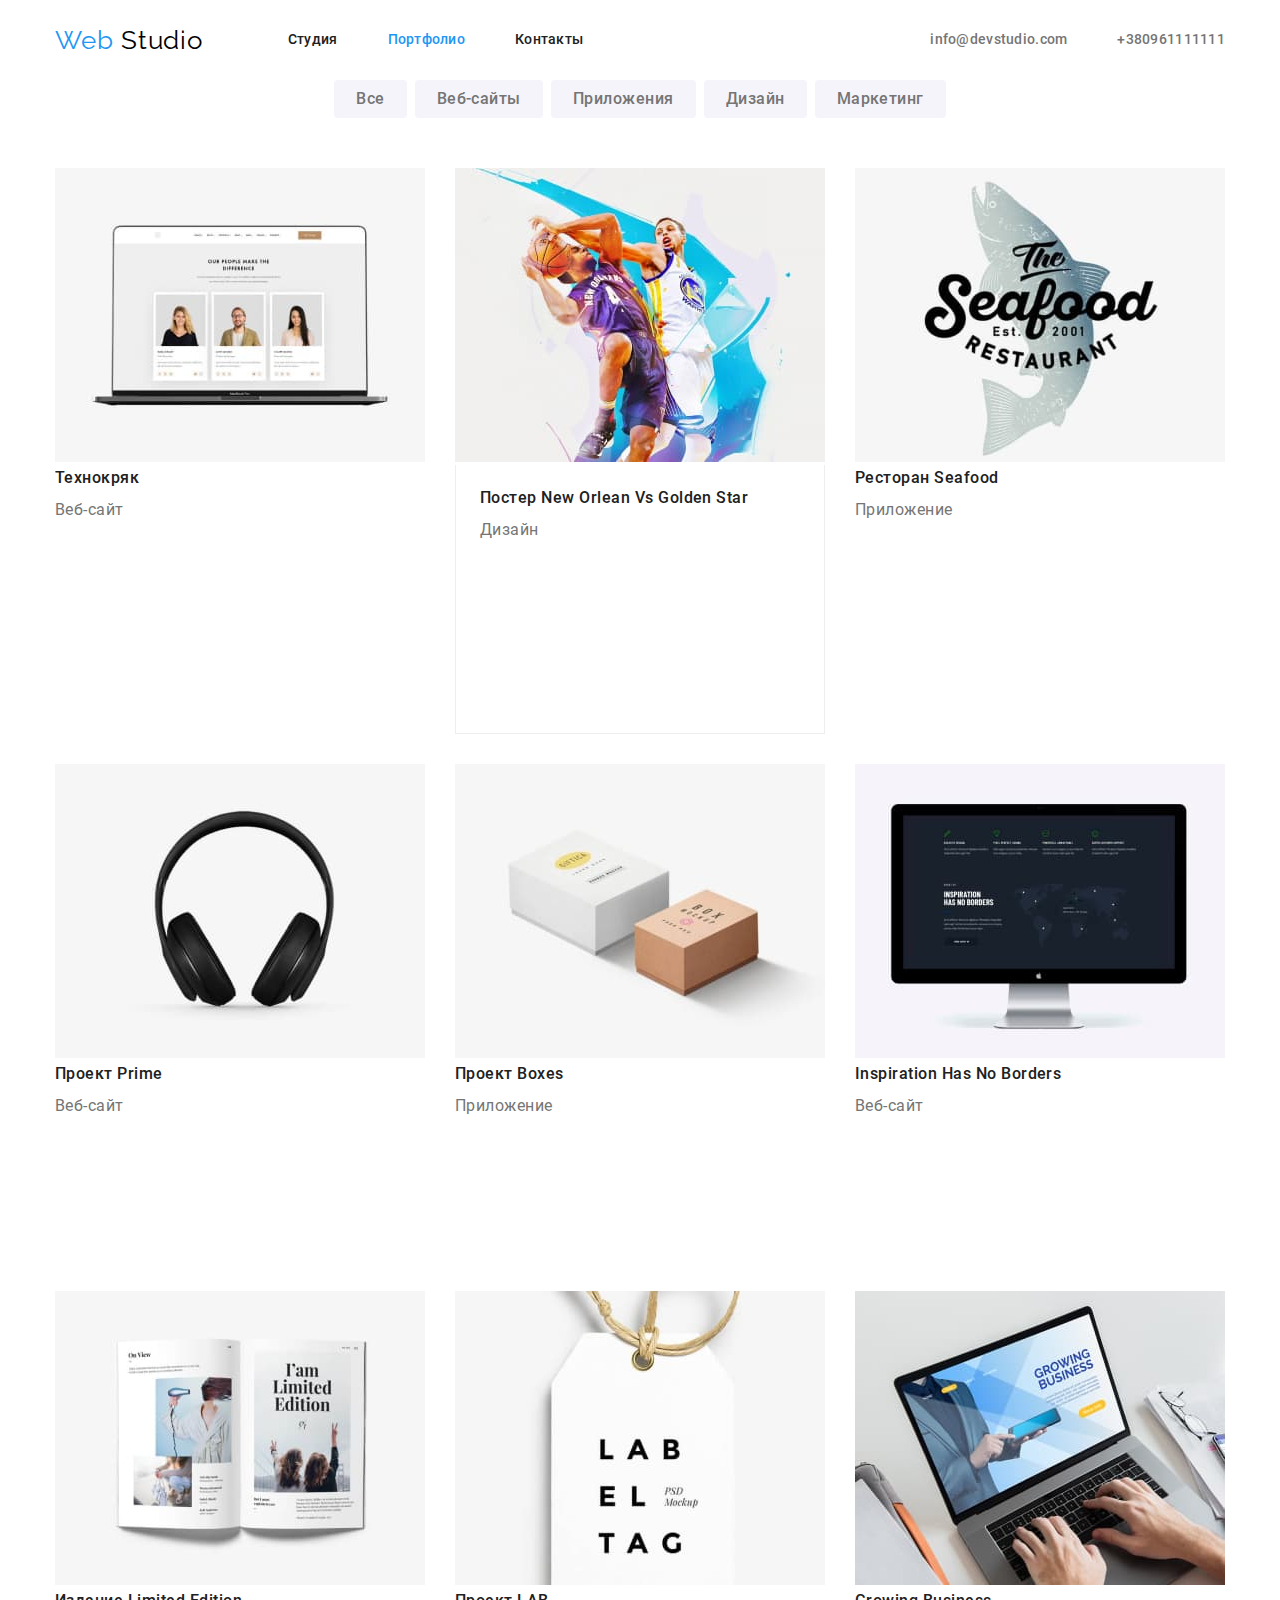
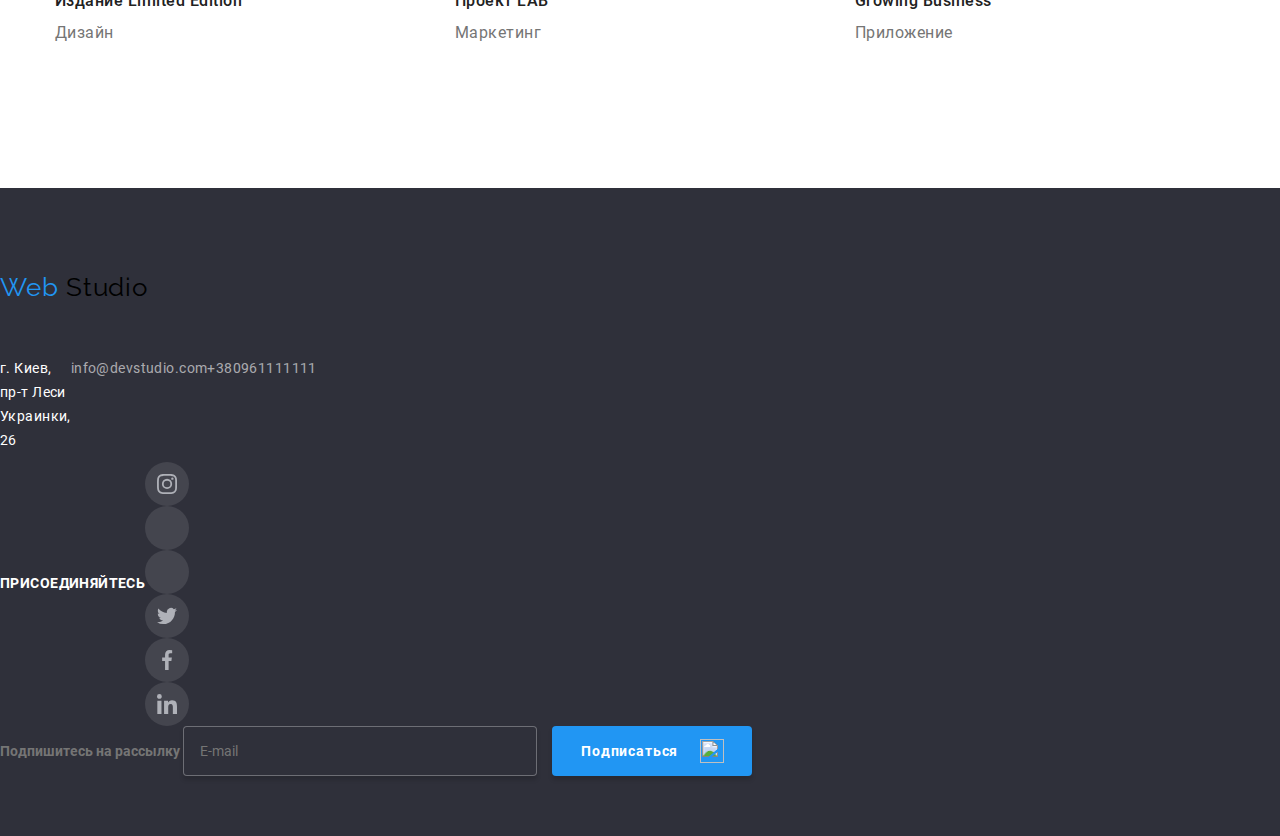
==== portfolio.html @ 98b856fd "add  files" ====
<!DOCTYPE html>
<html lang="ru">
<head>
    <meta charset="UTF-8"/>
    <meta name="viewport" content="width=device-width, initial-scale=1.0"/>
    <title lang="en"> Web Studio</title>
    <link href="https://fonts.googleapis.com/css2?family=Raleway:wght@700&family=Roboto:wght@400;500;700;900&display=swap" rel="stylesheet">
    <link rel="stylesheet" href="./css/normalize.css">
    <!-- <link rel="stylesheet" href="./css/reset.css"> -->
    <link rel="stylesheet" href="./css/style.css">
</head>
<body>
<!-- header-->
<header class="header">
    <div class="container">
        <nav class="navigation">
        <a class="logo link" href="./index.html" lang="en"><span class="logo-first-part">Web</span> Studio</a>
        <ul class="navigation-list list">
            <li class="navigation-item" ><a class="navigation-item-title link" href="./index.html">Студия</a></li>
            <li class="navigation-item"><a class="navigation-item-title link current" href="#">Портфолио</a></li>
            <li class="navigation-item"><a class="navigation-item-title link" href="">Контакты</a></li>
        </ul>
        </nav>
        <div class="header-contacts">
        <address class="header-contacts-block">
        <ul class="header-contacts-list list">
            <li class="header-contacts-item"><a class="header-contacts-item-title link" href="mailto:info@devstudio.com" lang="en">info@devstudio.com</a></li>
            <li class="header-contacts-item"><a class="header-contacts-item-title link" href="tel:+380961111111">+380961111111</a></li>
        </ul>
        </address>
        </div>
    </div>
    </header>
<!-- main -->
<main>
<section class="examples-filters-section section">
<h1 class="main-title" hidden>Наши работы</h1>
<!-- examples-filters-section -->
<div class="container">
<h2 class="examples-filters-section-title" hidden>Виды наших работ</h2>
<ul class="examples-filters-section-list list">
    <li class="examples-filters-section-item">
        <button class="button-filter" type="button">Все</button>
    </li>
    <li class="examples-filters-section-item">
        <button class="button-filter" type="button">Веб-сайты</button>
    </li>
    <li class="examples-filters-section-item">
        <button class="button-filter" type="button">Приложения</button>
    </li>
    <li class="examples-filters-section-item">
        <button class="button-filter" type="button">Дизайн</button>
    </li>
    <li class="examples-filters-section-item">
        <button class="button-filter" type="button">Маркетинг</button>
    </li>
</ul>
</div>
<!-- examples-section-->
<h2 class="examples-section-title" hidden>Примеры наших работ</h2>
<div class="container">
<ul class="examples-section-list list">
    <li class="examples-section-item">
        <a class="examples-section-item-link link" href="" target="_blank">
            <img src="./images/portfolio/Технокряк.jpg" alt="Технокряк" width="370" height="294">
            <h2 class="examples-section-item-title">Технокряк</h2>
            <p class="examples-section-item-type">Веб-сайт</p>
            <p class="examples-section-item-description">Технокряк это современная площадка распространения коронавируса. Компании используют эту платформу для цифрового шпионажа и атак на защищённые сервера конкурентов.</p>
        </a>
    </li>
    <li class="examples-section-item">
        <a class="examples-section-item-link link" href="" target="_blank">
            <img src="./images/portfolio/Постер New Orlean vs Golden Star.jpg" alt="Постер New Orlean vs Golden Star" width="370" height="294">
            <div class="examples-section-item-details">
            <h2 class="examples-section-item-title">Постер New Orlean vs Golden Star</h2>
            <p class="examples-section-item-type">Дизайн</p>
            <p class="examples-section-item-description">Технокряк это современная площадка распространения коронавируса. Компании используют эту платформу для цифрового шпионажа и атак на защищённые сервера конкурентов.</p>
            </div>
        </a>
    </li>
    <li class="examples-section-item">
        <a class="examples-section-item-link link" href="" target="_blank">
            <img src="./images/portfolio/Ресторан Seafood.jpg" alt="Ресторан Seafood" width="370" height="294">
            <h2 class="examples-section-item-title">Ресторан Seafood</h2>
            <p class="examples-section-item-type">Приложение</p>
            <p class="examples-section-item-description">Технокряк это современная площадка распространения коронавируса. Компании используют эту платформу для цифрового шпионажа и атак на защищённые сервера конкурентов.</p>
        </a>
    </li>
    <li class="examples-section-item">
        <a class="examples-section-item-link link" href="" target="_blank">
            <img src="./images/portfolio/Проект Prime.jpg" alt="Проект Prime" width="370" height="294">
            <h2 class="examples-section-item-title">Проект <span lang="en">Prime</span></h2>
            <p class="examples-section-item-type">Веб-сайт</p>
            <p class="examples-section-item-description">Технокряк это современная площадка распространения коронавируса. Компании используют эту платформу для цифрового шпионажа и атак на защищённые сервера конкурентов.</p>
        </a>
    </li>
    <li class="examples-section-item">
        <a class="examples-section-item-link link" href="" target="_blank">
            <img src="./images/portfolio/Проект Boxes.jpg" alt="Проект Boxes" width="370" height="294">
            <h2 class="examples-section-item-title">Проект <span lang="en">Boxes</span></h2>
            <p class="examples-section-item-type">Приложение</p>
            <p class="examples-section-item-description">Технокряк это современная площадка распространения коронавируса. Компании используют эту платформу для цифрового шпионажа и атак на защищённые сервера конкурентов.</p>
        </a>
    </li>
    <li class="examples-section-item">
        <a class="examples-section-item-link link" href="" target="_blank">
            <img src="./images/portfolio/Inspiration has no Borders.jpg" alt="Inspiration has no Borders" width="370" height="294">
            <h2 class="examples-section-item-title" lang="en">Inspiration has no Borders</h2>
            <p class="examples-section-item-type">Веб-сайт</p>
            <p class="examples-section-item-description">Технокряк это современная площадка распространения коронавируса. Компании используют эту платформу для цифрового шпионажа и атак на защищённые сервера конкурентов.</p>
        </a>
    </li>
    <li class="examples-section-item">
        <a class="examples-section-item-link link" href="" target="_blank">
            <img src="./images/portfolio/Издание Limited Edition.jpg" alt="Издание Limited Edition" width="370" height="294">
            <h2 class="examples-section-item-title">Издание <span lang="en">Limited Edition</span></h2>
            <p class="examples-section-item-type">Дизайн</p>
            <p class="examples-section-item-description">Технокряк это современная площадка распространения коронавируса. Компании используют эту платформу для цифрового шпионажа и атак на защищённые сервера конкурентов.</p>
        </a>
    </li>
    <li class="examples-section-item">
        <a class="examples-section-item-link link" href="" target="_blank">
            <img src="./images/portfolio/Проект LAB.jpg" alt="Проект LAB" width="370" height="294">
            <h2 class="examples-section-item-title">Проект <span lang="en">LAB</span></h2>
            <p class="examples-section-item-type">Маркетинг</p>
            <p class="examples-section-item-description">Технокряк это современная площадка распространения коронавируса. Компании используют эту платформу для цифрового шпионажа и атак на защищённые сервера конкурентов.</p>
        </a>
    </li>
    <li class="examples-section-item">
        <a class="examples-section-item-link link" href="" target="_blank">
            <img src="./images/portfolio/Growing Business.jpg" alt="Growing Business" width="370" height="294">
            <h2 class="examples-section-item-title" lang="en">Growing Business</h2>
            <p class="examples-section-item-type">Приложение</p>
            <p class="examples-section-item-description">Технокряк это современная площадка распространения коронавируса. Компании используют эту платформу для цифрового шпионажа и атак на защищённые сервера конкурентов.</p>
        </a>
    </li>
</ul>
</div>
</section>
</main>
<!-- footer -->
<footer class="footer">
<div class="footer-container">
<!--footer-contacts-block-->
<div class="footer-contacts-block">
<a class="logo link" href="./index.html" lang="en"><span class="logo-first-part">Web</span> Studio</a>
<address class="footer-contacts">
    <ul class="footer-contacts-list list">
        <li class="footer-contacts-list-item"><a class="footer-contacts-list-item-title-address link" href="https://goo.gl/maps/iPoMP3J4LoHtfxp78" target="_blank"> г. Киев, пр-т Леси Украинки, 26</a></li>
        <li class="footer-contacts-list-item"><a class="footer-contacts-list-item-title link" href="mailto:info@devstudio.com" lang="en">info@devstudio.com</a></li>
        <li class="footer-contacts-list-item"><a class="footer-contacts-list-item-title link" href="tel:+380961111111">+380961111111</a></li>
    </ul>
</address>
</div>
<!-- footer-social-links-list-block -->
<div class="footer-social-links-list-block">
<b class="footer-social-links-list-title">Присоединяйтесь</b>
<ul class="footer-social-links-list list">
    <li class="footer-social-links-list-item">
        <a class="footer-social-links-list-item-link" href="">
        <img class="footer-social-links-list-item-image" src="./images/main/instagram.svg">
    </li>
    <li class="footer-social-links-list-item">
        <a class="footer-social-links-list-item-link" href="">
        <img class="footer-social-links-list-item-image" src="./images/main/twitter.svg">
        </a>
    </li>
    <li class="footer-social-links-list-item">
        <a class="footer-social-links-list-item-link" href="">
        <img class="footer-social-links-list-item-image" src="./images/main/facebook.svg">
        </a>
    </li>
    <li class="footer-social-links-list-item">
        <a class="footer-social-links-list-item-link" href="">
        <img class="footer-social-links-list-item-image" src="./images/main/linkedin.svg">
        </a>
    </li>
</ul>
</div>
<!-- footer-subscription-block -->
<div class="footer-subscription">
    <b class="footer-subscription-title">Подпишитесь на рассылку</b>
    <div class="footer-subscription-input">
    <input class="action-email" type="text" name="mail" placeholder="E-mail" />
    <button class="subscription-button" type="submit">Подписаться
    <img class="footer-subscription-image-send" src="./images/main/footer-subscription-image-send.svg">
    </button>
    </div>
</div>
</div>
</footer>
</main>
</body>
</html>
---- css/style.css ----
/* raleway-700 - latin */
@font-face {
    font-family: 'Raleway';
    font-style: normal;
    font-weight: 700;
    src: local(''),
        url('../fonts/raleway-v17-latin-700.woff2') format('woff2'), /* Chrome 26+, Opera 23+, Firefox 39+ */
        url('../fonts/raleway-v17-latin-700.woff') format('woff'); /* Chrome 6+, Firefox 3.6+, IE 9+, Safari 5.1+ */}
/* roboto-regular - latin_cyrillic */
@font-face {
    font-family: 'Roboto';
    font-style: normal;
    font-weight: 400;
    src: local('Roboto'), local('Roboto-Regular'),
        url('../fonts/roboto-v20-latin_cyrillic-regular.woff2') format('woff2'), /* Chrome 26+, Opera 23+, Firefox 39+ */
        url('../fonts/roboto-v20-latin_cyrillic-regular.woff') format('woff'); /* Chrome 6+, Firefox 3.6+, IE 9+, Safari 5.1+ */}
/* roboto-500 - latin_cyrillic */
@font-face {
    font-family: 'Roboto';
    font-style: normal;
    font-weight: 500;
    src: local('Roboto Medium'), local('Roboto-Medium'),
        url('../fonts/roboto-v20-latin_cyrillic-500.woff2') format('woff2'), /* Chrome 26+, Opera 23+, Firefox 39+ */
        url('../fonts/roboto-v20-latin_cyrillic-500.woff') format('woff'); /* Chrome 6+, Firefox 3.6+, IE 9+, Safari 5.1+ */}
/* roboto-700 - latin_cyrillic */
@font-face {
    font-family: 'Roboto';
    font-style: normal;
    font-weight: 700;
    src: local('Roboto Bold'), local('Roboto-Bold'),
        url('../fonts/roboto-v20-latin_cyrillic-700.woff2') format('woff2'), /* Chrome 26+, Opera 23+, Firefox 39+ */
        url('../fonts/roboto-v20-latin_cyrillic-700.woff') format('woff'); /* Chrome 6+, Firefox 3.6+, IE 9+, Safari 5.1+ */}
  /* roboto-900 - latin_cyrillic */
@font-face {
    font-family: 'Roboto';
    font-style: normal;
    font-weight: 900;
    src: local('Roboto Black'), local('Roboto-Black'),
        url('../fonts/roboto-v20-latin_cyrillic-900.woff2') format('woff2'), /* Chrome 26+, Opera 23+, Firefox 39+ */
        url('../fonts/roboto-v20-latin_cyrillic-900.woff') format('woff'); /* Chrome 6+, Firefox 3.6+, IE 9+, Safari 5.1+ */}
:root {
    --main-font: 'Roboto', sans-serif;
    --secondary-font: 'Raleway', sans-serif;
    --dark-title-color: #212121;
    --light-title-color: #ffffff;
    --text-color: #757575;
    --accent-color: #2196F3;
    --footer-background-color: #2F303A;}
html {
    box-sizing: border-box;}
*,
*::before,
*::after {
    box-sizing: inherit;
    margin: 0;
    padding: 0;}
body {
    background-color: #ffffff;
    font-family: var(--main-font);
    font-size: 14px;
    color: var(--text-color);}
.link {
    text-decoration: none;
    display: block;}
.list {
    padding: 0;
    margin: 0;
    list-style: none;}
.container {
    width: 1200px;
    padding-left: 15px;
    padding-right: 15px;
    margin-left: auto;
    margin-right: auto;}
/* index.html */
/* header */
.header .container {
    display: flex;
    align-items: center;}
.navigation {
    display: flex;
    align-items: center;}
.logo {
    margin-right: 85px;}
.logo,
.logo-first-part {
    font-family: var(--secondary-font);
    font-size: 26px;
    line-height: 1.19;
    letter-spacing: 0.03em;
    color: #000000;
    padding-top: 24px;
    padding-bottom: 24px;}
.logo-first-part {
    color: #2196F3;}
.navigation-list {
    display: flex;}
.navigation-item:not(:last-child) {
    margin-right: 50px;}
.header-contacts {
    margin-left: auto;}
.header-contacts-list {
    display: flex;}
.header-contacts-item:not(:last-child) {
    margin-right: 50px;}
.navigation-item-title,
.header-contacts-item-title {
    font-family: var(--main-font);
    font-weight: 500;
    font-size: 14px;
    line-height: 1.14;
    letter-spacing: 0.02em;
    color: #212121;}
.navigation-item-title,
.header-contacts-item-title {
    padding-top: 32px;
    padding-bottom: 32px;}
.header-contacts-item-title {
    font-style: normal;
    color: #757575;}
.navigation-item-title:hover,
.navigation-item-title:focus,
.header-contacts-item-title:hover,
.header-contacts-item-title:focus {
    color: var(--accent-color);}
.navigation-item-title.current {
        color: var(--accent-color);}
/* main */
/* hero-section */
.hero-section {
    background-color: rgba(47, 48, 58, 0.8);
    padding-top: 200px;
    padding-bottom: 200px;}
.main-title {
    font-family: var(--main-font);
    font-weight: 900;
    font-size: 44px;
    line-height: 1.364;
    letter-spacing: 0.06em;
    text-transform: uppercase;
    color: var(--light-title-color);
    text-align: center;
    margin-top: 0px;
    margin-bottom: 30px;}
.modal-button {
    font-family: var(--main-font);
    font-weight: bold;
    font-size: 16px;
    line-height: 1.875;
    letter-spacing: 0.06em;
    background-color: #2196F3;
    color: #ffffff;
    display: block;
    padding-top: 10px;
    padding-left: 32px;
    padding-bottom: 10px;
    padding-right: 32px;
    margin-left: auto;
    margin-right: auto;
    border-radius: 4px;
    border-style: unset;}
.modal-button:hover,
.modal-button:focus {
    background-color: #ffffff;
    color: #2196F3;}
/* advantages-section */
.advantages-section {
    padding-top: 94px;
    padding-bottom: 94px;}
.advantages-section-list {
    display: flex;}
.advantages-section-list-item {
    width: 270px;
    height: 251px;}
.advantages-section-list-item:not(:last-child) {
    margin-right: 30px;}
.advantages-section-item-image {
    display: block;
    width: 270px;
    height: 120px;
    padding-top: 25px;
    padding-right: 100px;
    padding-bottom: 25px;
    padding-left: 100px;
    margin-bottom: 30px;
    background: #f5f4fa;
    border-radius: 4px;}
.advantages-section-item-title {
    font-family: var(--main-font);
    font-weight: bold;
    font-size: 14px;
    line-height: 1.14;
    letter-spacing: 0.03em;
    text-transform: uppercase;
    color: #212121;
    margin-bottom: 10px;}
.advantages-section-item-description {
    font-family: var(--main-font);
    font-weight: normal;
    font-size: 14px;
    line-height: 1.71;
    letter-spacing: 0.03em;
    color: var(--text-color);}
/* activities-section */
.activities-section {
    margin-bottom: 94px;}
.activities-section-title {
    font-family: var(--main-font);
    font-weight: bold;
    font-size: 36px;
    line-height: 1.167;
    letter-spacing: 0.03em;
    color: var(--dark-title-color);
    text-align: center;
    margin-bottom: 50px;}
.activities-section-list {
    display: flex;}
.activities-section-list-item {
    width: 370px;
    height: 294px;}
.activities-section-list-item:not(:last-child) {
    margin-right: 30px;}
.activities-section-list-item-title {
    font-family: var(--main-font);
    font-weight: bold;
    font-size: 14px;
    line-height: 1.14;
    letter-spacing: 0.03em;
    text-transform: uppercase;
    background-color: rgba(47, 48, 58, 0.8);
    color: #ffffff;
    text-align: center;
    justify-content: center;
    padding-top: 27px;
    padding-bottom: 27px;}
/* team-section */
.team-section {
    padding-top: 94px;
    padding-bottom: 94px;
    background-color: #f5f4fa;}
.team-section-title {
    font-family: var(--main-font);
    font-weight: bold;
    font-size: 36px;
    line-height: 1.16;
    letter-spacing: 0.03em;
    color: var(--dark-title-color);
    text-align: center;
    margin-bottom: 50px;}
.team-section-list {
    display: flex;
    margin-bottom: 94px}
.team-section-list-item {
    padding-bottom: 24px;
    background: #ffffff}
.team-section-list-item-image {
    display: block;
    margin-bottom: 30px;}
.team-section-list-item:not(:last-child) {
    margin-right: 30px;}
.team-section-list-item-title {
    font-family: var(--main-font);
    font-weight: 500;
    font-size: 16px;
    line-height: 1.1875;
    letter-spacing: 0.03em;
    color: #212121;
    margin-bottom: 10px;
    text-align: center;}
.team-section-item-description {
    font-family: var(--main-font);
    font-weight: normal;
    font-size: 16px;
    line-height: 1.1875;
    letter-spacing: 0.03em;
    color: var(--text-color);
    margin-bottom: 16px;
    text-align: center;}
.team-section-social-links-list {
    display: flex;
    width: 206px;
    height: 44px;;
    justify-content: space-around;}
.team-section-social-links-list-item:not(:last-child) {
    margin-right: 10px;}
/* clients-section */
.clients-section {
    padding-top: 94px;
    padding-bottom: 94px}
.clients-section-title {
    font-family: var(--main-font);
    font-weight: bold;
    font-size: 36px;
    line-height: 1.16;
    letter-spacing: 0.03em;
    color: var(--dark-title-color);
    text-align: center;
    margin-bottom: 50px;}
.clients-section-list {
    display: flex;
    justify-content: center;}
.clients-section-list-item {
    display: flex;
    justify-content: center;
    align-items: center;
    width: 170px;
    height: 90px;
    border: 1px solid #afb1b8;
    box-sizing: border-box;
    border-radius: 4px;}
.clients-section-list-item:not(:last-child) {
    margin-right: 30px;}
/* footer */
.footer {
    padding-top: 60px;
    padding-bottom: 60px;
    background-color: var(--footer-background-color);}
.footer .container {
    display: flex;
    align-items: center;
    justify-content: space-between;}
/* footer-contacts-block */
.footer-contacts-block {
    margin-right: 69px;}
.footer-contacts-block a.logo {
    margin: 0;}
.footer-contacts {
    width: 230px;
    margin-top: 20px;
    color: var(--light-title-color);
    font-style: normal;
    font-size: 14px;
    line-height: 1.71;
    letter-spacing: 0.03em;}
.footer-contacts-list {
    display: flex;
    justify-content: space-around;
    margin-top: 20px;}
.footer-contacts-list:not(:last-child) {
    margin-right: 10px;}
.footer-contacts-list-item-title-address {
    font-family: var(--main-font);
    font-style: normal;
    font-weight: normal;
    font-size: 14px;
    line-height: 1.71;
    letter-spacing: 0.03em;
    color: #ffffff;}
.footer-contacts-list-item-title {
    font-family: var(--main-font);
    font-style: normal;
    font-weight: normal;
    font-size: 14px;
    line-height: 1.71;
    letter-spacing: 0.03em;
    color: rgba(255, 255, 255, 0.6);}
/* footer-social-links-list-block */
.footer-social-links-list-block {
    display: flex;
    align-items: center;
    margin-right: 94px;}
.footer-social-links-list-item-link {
    display: flex;
    justify-content: center;
    align-items: center;
    height: 44px;
    width: 44px;
    background-color: rgba(255, 255, 255, 0.1);
    background-size: 44px;
    border-radius: 50%;
    transition: all 250ms cubic-bezier(0.4, 0, 0.2, 1);}
.footer-social-links-list-item-link:hover,
.footer-social-links-list-item-link:focus {
    background-color: var(--accent-color);
    background-size: 44px;
    border-radius: 50%;}
.footer-social-links-list-item-image {
    width: 20px;
    height: 20px;
    fill: var(--light-title-color);}
.footer-contacts-list-item {
    font-family: var(--main-font);
    font-weight: normal;
    font-size: 14px;
    line-height: 1.71;
    letter-spacing: 0.03em;
    margin-top: 10px;
    display: column;
    color: rgba(255, 255, 255, 0.6);
    transition: color 250ms cubic-bezier(0.4, 0, 0.2, 1);}
.footer-contacts-list-item:not(:last-child) {
    margin-bottom: 9px;}
.footer-contacts-list-item:hover,
.footer-contacts-list-item:focus {
    color: var(--accent-color);}
.footer-social-links-list-title {
    display: block;
    font-family: var(--main-font);
    letter-spacing: 0.03em;
    margin-top: 0;
    margin-bottom: 20px;
    color: var(--light-title-color);
    font-weight: 700;
    font-size: 14px;
    line-height: 1.14;
    text-transform: uppercase;}
/* footer-subscription */
.action-email {
    height: 50px;
    width: 354px;
    padding: 16px;
    margin-right: 12px;
    color: rgba(255, 255, 255, 0.6);
    border: 1px solid rgba(255, 255, 255, 0.3);
    box-sizing: border-box;
    box-shadow: 0px 4px 4px rgba(0, 0, 0, 0.15);
    border-radius: 4px;
    background-color: var(--footer-background-color);}
.action-email:not(:placeholder-shown):focus {
    background-color: var(--footer-background-color);
    color: rgba(255, 255, 255, 0.6);}
.footer-subscription-input {
    display: inline-block;}
.footer-subscription .subscription-button {
    position: relative;
    height: 50px;
    text-align: left;
    padding-left: 29px;}
.footer-subscription-image-send {
    position: absolute;
    right: 28px;
    bottom: 13px;
    height: 24px;
    width: 24px;
    fill: var(--light-title-color);}
.subscription-button {
    padding-top: 10px;
    padding-bottom: 10px;
    width: 200px;
    font-weight: 700;
    line-height: 1.88;
    letter-spacing: 0.06em;
    border: 0;
    color: var(--light-title-color);
    background: var(--accent-color);
    box-shadow: 0px 4px 4px rgba(0, 0, 0, 0.15);
    border-radius: 4px;}

/* portfolio.html */
/* main */
.button-filter {
    font-family: var(--main-font);
    font-weight: 500;
    font-size: 16px;
    line-height: 1.625;
    letter-spacing: 0.03em;
    color: #212121;}
/* examples-filters-section */
.examples-filters-section .section {
    padding-top: 93px;
    padding-bottom: 94px;}
.examples-filters-section-list {
    display: flex;
    justify-content: center;
    margin-bottom: 50px;}
.examples-filters-section-item .button-filter {
    padding-top: 6px;
    padding-left: 22px;
    padding-bottom: 6px;
    padding-right: 22px;}
.examples-filters-section-item:not(:last-child) {
    margin-right: 8px;}
.button-filter {
    font-weight: 500;
    font-size: 16px;
    line-height: 1.625;
    text-align: center;
    color: var(--filter-btn-white-theme-color);
    background: #f5f4fa;
    border-radius: 4px;
    border: none;}
.button-filter:hover,
.button-filter:focus {
    background-color: var(--accent-color);
    color: var(--light-title-color);}
/* examples-section */
.examples-section-list {
    display: flex;
    flex-wrap: wrap;}
.examples-section-item {
    display: block;
    width: calc((100% - 60px) / 3);
    margin-right: 30px;
    margin-bottom: 30px;
    background: #ffffff;}
.examples-section-item:nth-child(3n) {
    margin-right: 0;}
.examples-section-item:nth-last-child(-n + 3) {
    margin-bottom: 0;}
.examples-section-item-details{
    border-right: 1px solid #eeeeee;
    border-bottom: 1px solid #eeeeee;
    border-left: 1px solid #eeeeee;
    padding-top: 20px;
    padding-left: 24px;
    padding-bottom: 20px;
    padding-right: 24px;}
.examples-section-item .examples-section-item-title {
    font-family: var(--main-font);
    font-weight: 500;
    font-size: 16px;
    line-height: 1.625;
    letter-spacing: 0.03em;
    text-transform: capitalize;
    color: #212121;
    margin-bottom: 4px;}
.examples-section-item .examples-section-item-type {
    font-family: var(--main-font);
    font-weight: normal;
    font-size: 16px;
    line-height: 1.875;
    letter-spacing: 0.03em;
    color: var(--text-color);}
.examples-section-item-description {
    font-family: var(--main-font);
    font-weight: 400;
    font-size: 18px;
    line-height: 1.556;
    letter-spacing: 0.03em;
    color: #ffffff;}
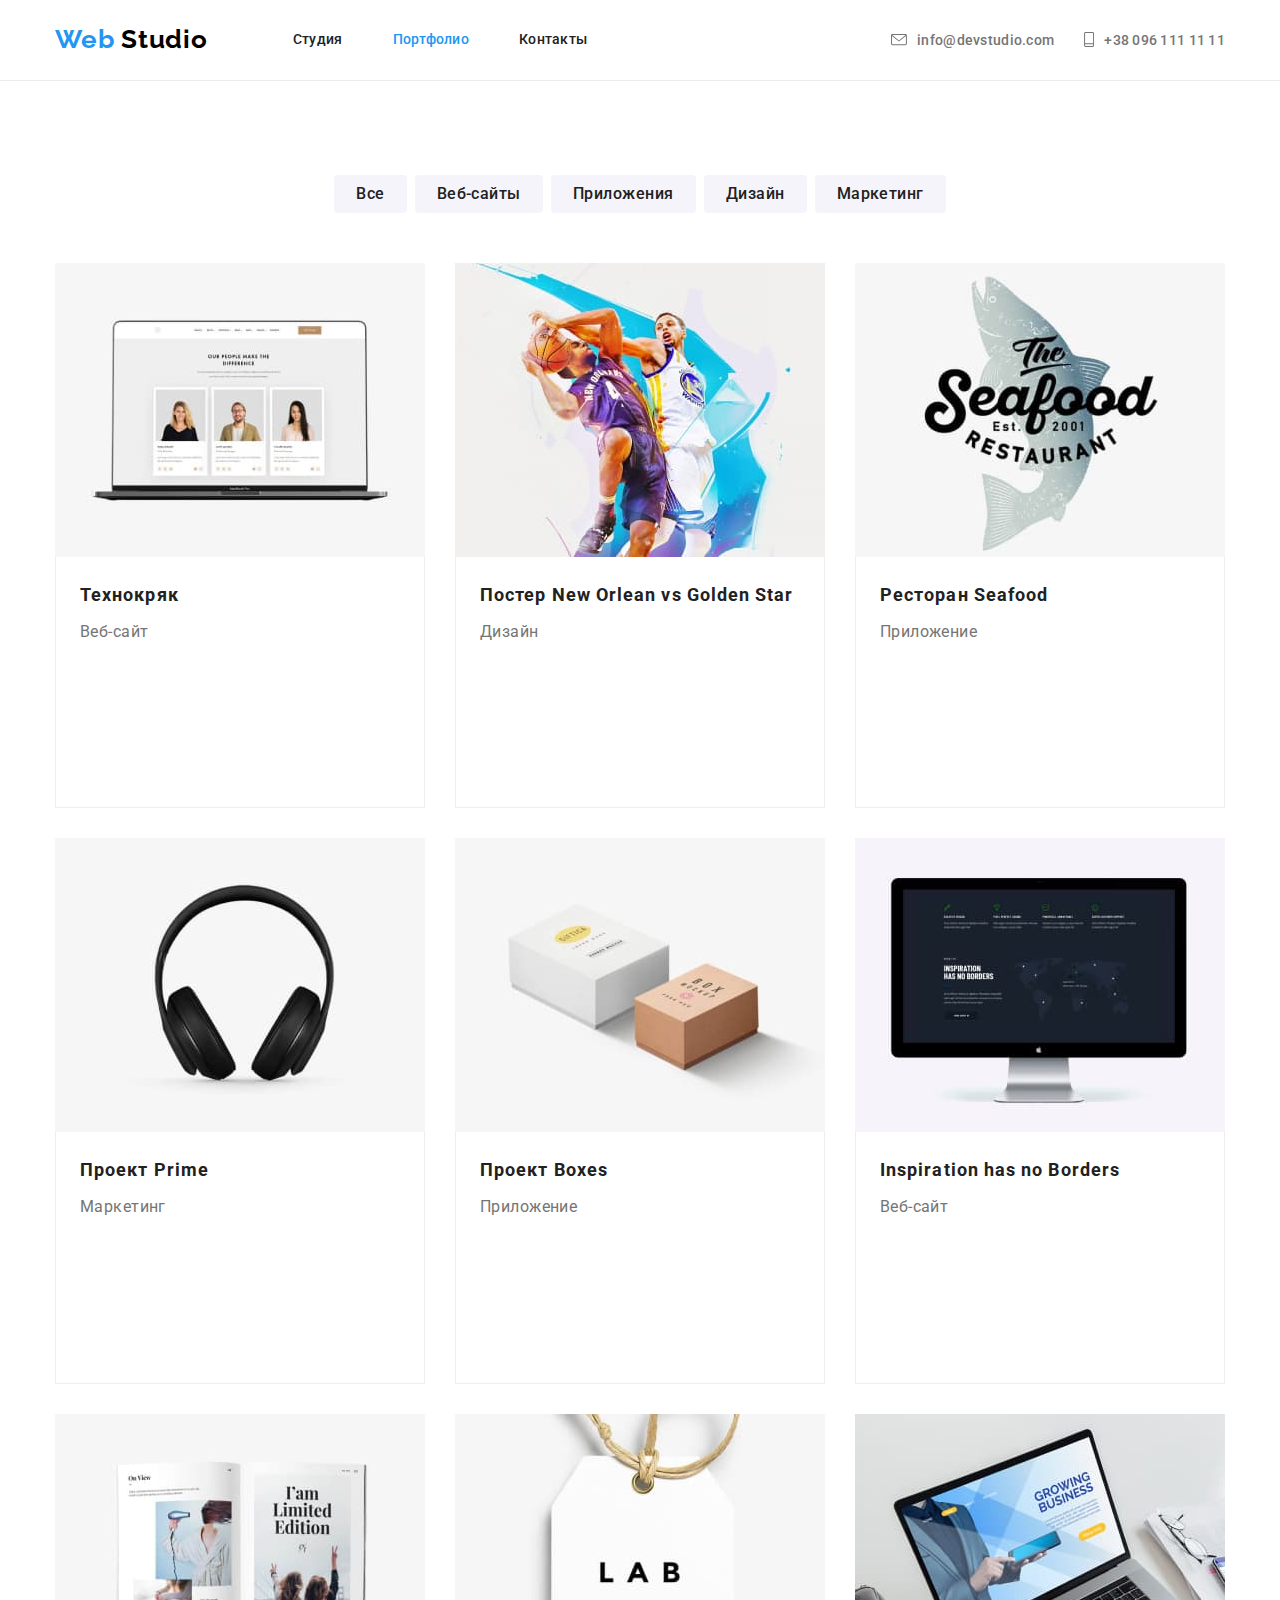
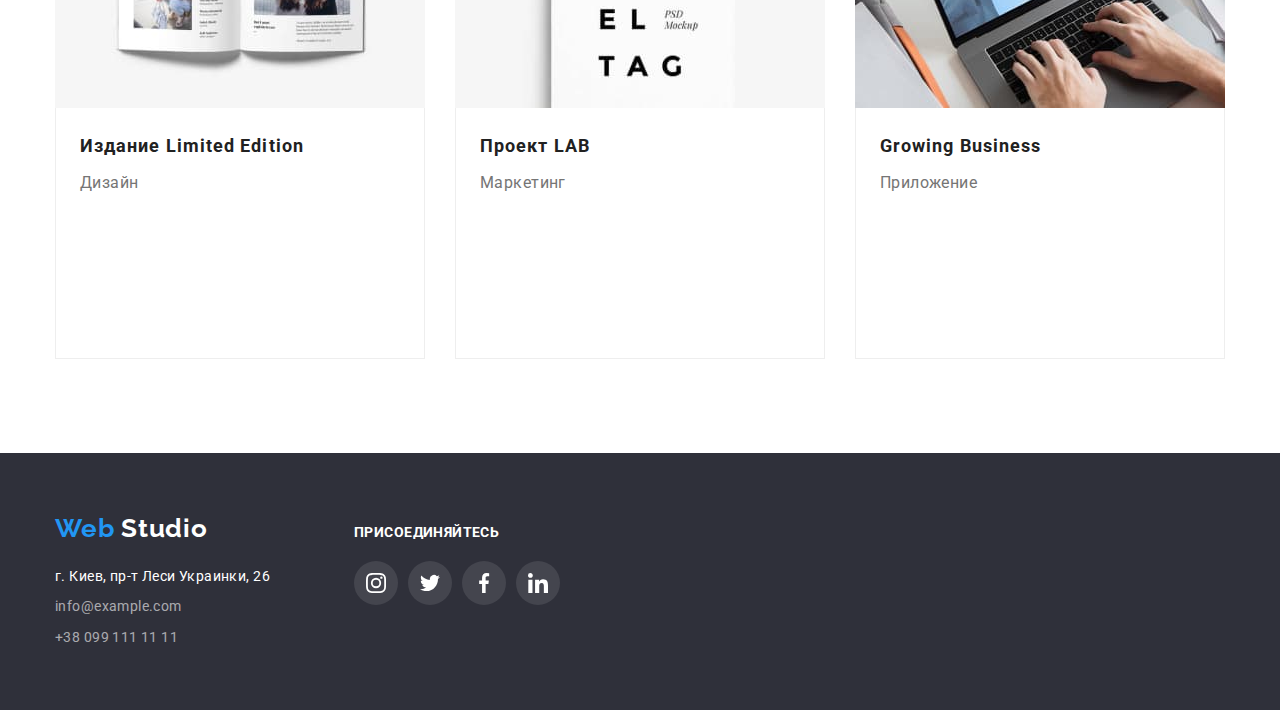
==== commit 5c7bdcd7: "update files" ====
--- a/portfolio.html
+++ b/portfolio.html
@@ -1,194 +1,343 @@
 <!DOCTYPE html>
 <html lang="ru">
-<head>
-    <meta charset="UTF-8"/>
-    <meta name="viewport" content="width=device-width, initial-scale=1.0"/>
-    <title lang="en"> Web Studio</title>
-    <link href="https://fonts.googleapis.com/css2?family=Raleway:wght@700&family=Roboto:wght@400;500;700;900&display=swap" rel="stylesheet">
-    <link rel="stylesheet" href="./css/normalize.css">
-    <!-- <link rel="stylesheet" href="./css/reset.css"> -->
-    <link rel="stylesheet" href="./css/style.css">
-</head>
-<body>
-<!-- header-->
-<header class="header">
-    <div class="container">
-        <nav class="navigation">
-        <a class="logo link" href="./index.html" lang="en"><span class="logo-first-part">Web</span> Studio</a>
-        <ul class="navigation-list list">
-            <li class="navigation-item" ><a class="navigation-item-title link" href="./index.html">Студия</a></li>
-            <li class="navigation-item"><a class="navigation-item-title link current" href="#">Портфолио</a></li>
-            <li class="navigation-item"><a class="navigation-item-title link" href="">Контакты</a></li>
+  <head>
+    <meta charset="UTF-8" />
+    <meta name="viewport" content="width=device-width, initial-scale=1.0" />
+    <title>Портфолио</title>
+    <link
+      href="https://fonts.googleapis.com/css2?family=Raleway:wght@700&family=Roboto:wght@400;500;700&display=swap"
+      rel="stylesheet"
+    />
+    <link
+      rel="stylesheet"
+      href="https://cdnjs.cloudflare.com/ajax/libs/modern-normalize/0.6.0/modern-normalize.min.css"
+    />
+    <link rel="stylesheet" href="./css/styles.css" />
+  </head>
+
+  <body>
+    <!-- Header -->
+
+    <header class="page-header">
+      <div class="container main-nav">
+        <nav class="main-nav">
+          <a href="./index.html" lang="en" class="logo"
+            >Web <span class="primary-color">Studio</span></a
+          >
+          <ul class="site-nav list">
+            <li class="item">
+              <a href="./index.html" class="link">Студия</a>
+            </li>
+            <li class="item">
+              <a href="./portfolio.html" class="link current">Портфолио</a>
+            </li>
+            <li class="item"><a href="" class="link">Контакты</a></li>
+          </ul>
+        </nav>
+
+        <!-- Auth-nav -->
+
+        <ul class="auth-nav list">
+          <li class="item">
+            <a class="link" href="mailto:info@devstudio.com" lang="en"
+              ><span>
+                <svg class="link-icon" width="16" height="12">
+                  <use
+                    href="./images/sprite.svg#header_email"
+                  ></use></svg></span
+              >info@devstudio.com</a
+            >
+          </li>
+          <li class="item">
+            <a class="link" href="tel:+380961111111"
+              ><span>
+                <svg class="link-icon" width="10" height="15">
+                  <use href="./images/sprite.svg#header_tel"></use></svg></span
+              >+38 096 111 11 11</a
+            >
+          </li>
         </ul>
-        </nav>
-        <div class="header-contacts">
-        <address class="header-contacts-block">
-        <ul class="header-contacts-list list">
-            <li class="header-contacts-item"><a class="header-contacts-item-title link" href="mailto:info@devstudio.com" lang="en">info@devstudio.com</a></li>
-            <li class="header-contacts-item"><a class="header-contacts-item-title link" href="tel:+380961111111">+380961111111</a></li>
-        </ul>
-        </address>
+      </div>
+    </header>
+
+    <main class="page-main">
+      <!-- Portfolio -->
+
+      <section class="section">
+        <div class="container">
+          <h1 hidden>Портфолио</h1>
+          <ul class="filter-list list">
+            <li class="item">
+              <button type="button" class="button filter">Все</button>
+            </li>
+            <li class="item">
+              <button type="button" class="button filter">Веб-сайты</button>
+            </li>
+            <li class="item">
+              <button type="button" class="button filter">Приложения</button>
+            </li>
+            <li class="item">
+              <button type="button" class="button filter">Дизайн</button>
+            </li>
+            <li class="item">
+              <button type="button" class="button filter">Маркетинг</button>
+            </li>
+          </ul>
+          <ul class="portfolio-list list">
+            <li class="item">
+              <a href="" class="link"
+                ><img
+                  class="image"
+                  src="./images/portfolio/img-portfolio_01.jpg"
+                  alt="Ноутбук с сайтом на экране"
+                  width="370"
+                  height="294"
+                />
+                <div class="text-wrapper">
+                  <h3 class="title">Технокряк</h3>
+                  <p class="text">Веб-сайт</p>
+                </div>
+                <p class="hover-text">
+                  Технокряк это современная площадка распространения
+                  коронавируса. Компании используют эту платформу для цифрового
+                  шпионажа и атак на защищённые сервера конкурентов.
+                </p></a
+              >
+            </li>
+            <li class="item">
+              <a href="" class="link"
+                ><img
+                  class="image"
+                  src="./images/portfolio/img-portfolio_02.jpg"
+                  alt="Баскетболисты в прыжке"
+                  width="370"
+                  height="294"
+                />
+                <div class="text-wrapper">
+                  <h3 class="title">
+                    Постер <span lang="en">New Orlean vs Golden Star</span>
+                  </h3>
+                  <p class="text">Дизайн</p>
+                </div>
+                <p class="hover-text">
+                  Lorem ipsum dolor sit amet consectetur adipisicing elit.
+                  Inventore, quaerat, sunt, qui non esse deleniti a quasi
+                  facilis ipsa modi quis magnam ipsum illum.
+                </p></a
+              >
+            </li>
+            <li class="item">
+              <a href="" class="link"
+                ><img
+                  class="image"
+                  src="./images/portfolio/img-portfolio_03.jpg"
+                  alt="Логотип ресторана с рыбой"
+                  width="370"
+                  height="294"
+                />
+                <div class="text-wrapper">
+                  <h3 class="title">Ресторан <span lang="en">Seafood</span></h3>
+                  <p class="text">Приложение</p>
+                </div>
+                <p class="hover-text">
+                  Lorem ipsum dolor, sit amet consectetur adipisicing elit.
+                  Excepturi nostrum porro illum, quas, earum facilis debitis
+                  nisi culpa distinctio laborum, sed aliquid dicta consequuntur?
+                </p></a
+              >
+            </li>
+            <li class="item">
+              <a href="" class="link"
+                ><img
+                  class="image"
+                  src="./images/portfolio/img-portfolio_04.jpg"
+                  alt="Наушники"
+                  width="370"
+                  height="294"
+                />
+                <div class="text-wrapper">
+                  <h3 class="title">Проект <span lang="en">Prime</span></h3>
+                  <p class="text">Маркетинг</p>
+                </div>
+                <p class="hover-text">
+                  Lorem ipsum dolor, sit amet consectetur adipisicing elit.
+                  Excepturi nostrum porro illum, quas, earum facilis debitis
+                  nisi culpa distinctio laborum, sed aliquid dicta consequuntur?
+                </p></a
+              >
+            </li>
+            <li class="item">
+              <a href="" class="link"
+                ><img
+                  class="image"
+                  src="./images/portfolio/img-portfolio_05.jpg"
+                  alt="Две коробки разных цветов"
+                  width="370"
+                  height="294"
+                />
+                <div class="text-wrapper">
+                  <h3 class="title">Проект <span lang="en">Boxes</span></h3>
+                  <p class="text">Приложение</p>
+                </div>
+                <p class="hover-text">
+                  Lorem ipsum dolor, sit amet consectetur adipisicing elit.
+                  Excepturi nostrum porro illum, quas, earum facilis debitis
+                  nisi culpa distinctio laborum, sed aliquid dicta consequuntur?
+                </p></a
+              >
+            </li>
+            <li class="item">
+              <a href="" class="link"
+                ><img
+                  class="image"
+                  src="./images/portfolio/img-portfolio_06.jpg"
+                  alt="Компьютер Apple iMac"
+                  width="370"
+                  height="294"
+                />
+                <div class="text-wrapper">
+                  <h3 lang="en" class="title">Inspiration has no Borders</h3>
+                  <p class="text">Веб-сайт</p>
+                </div>
+                <p class="hover-text">
+                  Lorem ipsum dolor, sit amet consectetur adipisicing elit.
+                  Excepturi nostrum porro illum, quas, earum facilis debitis
+                  nisi culpa distinctio laborum, sed aliquid dicta consequuntur?
+                </p></a
+              >
+            </li>
+            <li class="item">
+              <a href="" class="link"
+                ><img
+                  class="image"
+                  src="./images/portfolio/img-portfolio_07.jpg"
+                  alt="Открытый журнал с картинками"
+                  width="370"
+                  height="294"
+                />
+                <div class="text-wrapper">
+                  <h3 class="title">
+                    Издание <span lang="en">Limited Edition</span>
+                  </h3>
+                  <p class="text">Дизайн</p>
+                </div>
+                <p class="hover-text">
+                  Lorem ipsum dolor, sit amet consectetur adipisicing elit.
+                  Excepturi nostrum porro illum, quas, earum facilis debitis
+                  nisi culpa distinctio laborum, sed aliquid dicta consequuntur?
+                </p></a
+              >
+            </li>
+            <li class="item">
+              <a href="" class="link"
+                ><img
+                  class="image"
+                  src="./images/portfolio/img-portfolio_08.jpg"
+                  alt="Этикетка с надписью"
+                  width="370"
+                  height="294"
+                />
+                <div class="text-wrapper">
+                  <h3 class="title">Проект <span lang="en">LAB</span></h3>
+                  <p class="text">Маркетинг</p>
+                </div>
+                <p class="hover-text">
+                  Lorem ipsum dolor, sit amet consectetur adipisicing elit.
+                  Excepturi nostrum porro illum, quas, earum facilis debitis
+                  nisi culpa distinctio laborum, sed aliquid dicta consequuntur?
+                </p></a
+              >
+            </li>
+            <li class="item">
+              <a href="" class="link"
+                ><img
+                  class="image"
+                  src="./images/portfolio/img-portfolio_09.jpg"
+                  alt="Печатает на ноутбуке"
+                  width="370"
+                  height="294"
+                />
+                <div class="text-wrapper">
+                  <h3 lang="en" class="title">Growing Business</h3>
+                  <p class="text">Приложение</p>
+                </div>
+                <p class="hover-text">
+                  Lorem ipsum dolor, sit amet consectetur adipisicing elit.
+                  Excepturi nostrum porro illum, quas, earum facilis debitis
+                  nisi culpa distinctio laborum, sed aliquid dicta consequuntur?
+                </p></a
+              >
+            </li>
+          </ul>
         </div>
-    </div>
-    </header>
-<!-- main -->
-<main>
-<section class="examples-filters-section section">
-<h1 class="main-title" hidden>Наши работы</h1>
-<!-- examples-filters-section -->
-<div class="container">
-<h2 class="examples-filters-section-title" hidden>Виды наших работ</h2>
-<ul class="examples-filters-section-list list">
-    <li class="examples-filters-section-item">
-        <button class="button-filter" type="button">Все</button>
-    </li>
-    <li class="examples-filters-section-item">
-        <button class="button-filter" type="button">Веб-сайты</button>
-    </li>
-    <li class="examples-filters-section-item">
-        <button class="button-filter" type="button">Приложения</button>
-    </li>
-    <li class="examples-filters-section-item">
-        <button class="button-filter" type="button">Дизайн</button>
-    </li>
-    <li class="examples-filters-section-item">
-        <button class="button-filter" type="button">Маркетинг</button>
-    </li>
-</ul>
-</div>
-<!-- examples-section-->
-<h2 class="examples-section-title" hidden>Примеры наших работ</h2>
-<div class="container">
-<ul class="examples-section-list list">
-    <li class="examples-section-item">
-        <a class="examples-section-item-link link" href="" target="_blank">
-            <img src="./images/portfolio/Технокряк.jpg" alt="Технокряк" width="370" height="294">
-            <h2 class="examples-section-item-title">Технокряк</h2>
-            <p class="examples-section-item-type">Веб-сайт</p>
-            <p class="examples-section-item-description">Технокряк это современная площадка распространения коронавируса. Компании используют эту платформу для цифрового шпионажа и атак на защищённые сервера конкурентов.</p>
-        </a>
-    </li>
-    <li class="examples-section-item">
-        <a class="examples-section-item-link link" href="" target="_blank">
-            <img src="./images/portfolio/Постер New Orlean vs Golden Star.jpg" alt="Постер New Orlean vs Golden Star" width="370" height="294">
-            <div class="examples-section-item-details">
-            <h2 class="examples-section-item-title">Постер New Orlean vs Golden Star</h2>
-            <p class="examples-section-item-type">Дизайн</p>
-            <p class="examples-section-item-description">Технокряк это современная площадка распространения коронавируса. Компании используют эту платформу для цифрового шпионажа и атак на защищённые сервера конкурентов.</p>
-            </div>
-        </a>
-    </li>
-    <li class="examples-section-item">
-        <a class="examples-section-item-link link" href="" target="_blank">
-            <img src="./images/portfolio/Ресторан Seafood.jpg" alt="Ресторан Seafood" width="370" height="294">
-            <h2 class="examples-section-item-title">Ресторан Seafood</h2>
-            <p class="examples-section-item-type">Приложение</p>
-            <p class="examples-section-item-description">Технокряк это современная площадка распространения коронавируса. Компании используют эту платформу для цифрового шпионажа и атак на защищённые сервера конкурентов.</p>
-        </a>
-    </li>
-    <li class="examples-section-item">
-        <a class="examples-section-item-link link" href="" target="_blank">
-            <img src="./images/portfolio/Проект Prime.jpg" alt="Проект Prime" width="370" height="294">
-            <h2 class="examples-section-item-title">Проект <span lang="en">Prime</span></h2>
-            <p class="examples-section-item-type">Веб-сайт</p>
-            <p class="examples-section-item-description">Технокряк это современная площадка распространения коронавируса. Компании используют эту платформу для цифрового шпионажа и атак на защищённые сервера конкурентов.</p>
-        </a>
-    </li>
-    <li class="examples-section-item">
-        <a class="examples-section-item-link link" href="" target="_blank">
-            <img src="./images/portfolio/Проект Boxes.jpg" alt="Проект Boxes" width="370" height="294">
-            <h2 class="examples-section-item-title">Проект <span lang="en">Boxes</span></h2>
-            <p class="examples-section-item-type">Приложение</p>
-            <p class="examples-section-item-description">Технокряк это современная площадка распространения коронавируса. Компании используют эту платформу для цифрового шпионажа и атак на защищённые сервера конкурентов.</p>
-        </a>
-    </li>
-    <li class="examples-section-item">
-        <a class="examples-section-item-link link" href="" target="_blank">
-            <img src="./images/portfolio/Inspiration has no Borders.jpg" alt="Inspiration has no Borders" width="370" height="294">
-            <h2 class="examples-section-item-title" lang="en">Inspiration has no Borders</h2>
-            <p class="examples-section-item-type">Веб-сайт</p>
-            <p class="examples-section-item-description">Технокряк это современная площадка распространения коронавируса. Компании используют эту платформу для цифрового шпионажа и атак на защищённые сервера конкурентов.</p>
-        </a>
-    </li>
-    <li class="examples-section-item">
-        <a class="examples-section-item-link link" href="" target="_blank">
-            <img src="./images/portfolio/Издание Limited Edition.jpg" alt="Издание Limited Edition" width="370" height="294">
-            <h2 class="examples-section-item-title">Издание <span lang="en">Limited Edition</span></h2>
-            <p class="examples-section-item-type">Дизайн</p>
-            <p class="examples-section-item-description">Технокряк это современная площадка распространения коронавируса. Компании используют эту платформу для цифрового шпионажа и атак на защищённые сервера конкурентов.</p>
-        </a>
-    </li>
-    <li class="examples-section-item">
-        <a class="examples-section-item-link link" href="" target="_blank">
-            <img src="./images/portfolio/Проект LAB.jpg" alt="Проект LAB" width="370" height="294">
-            <h2 class="examples-section-item-title">Проект <span lang="en">LAB</span></h2>
-            <p class="examples-section-item-type">Маркетинг</p>
-            <p class="examples-section-item-description">Технокряк это современная площадка распространения коронавируса. Компании используют эту платформу для цифрового шпионажа и атак на защищённые сервера конкурентов.</p>
-        </a>
-    </li>
-    <li class="examples-section-item">
-        <a class="examples-section-item-link link" href="" target="_blank">
-            <img src="./images/portfolio/Growing Business.jpg" alt="Growing Business" width="370" height="294">
-            <h2 class="examples-section-item-title" lang="en">Growing Business</h2>
-            <p class="examples-section-item-type">Приложение</p>
-            <p class="examples-section-item-description">Технокряк это современная площадка распространения коронавируса. Компании используют эту платформу для цифрового шпионажа и атак на защищённые сервера конкурентов.</p>
-        </a>
-    </li>
-</ul>
-</div>
-</section>
-</main>
-<!-- footer -->
-<footer class="footer">
-<div class="footer-container">
-<!--footer-contacts-block-->
-<div class="footer-contacts-block">
-<a class="logo link" href="./index.html" lang="en"><span class="logo-first-part">Web</span> Studio</a>
-<address class="footer-contacts">
-    <ul class="footer-contacts-list list">
-        <li class="footer-contacts-list-item"><a class="footer-contacts-list-item-title-address link" href="https://goo.gl/maps/iPoMP3J4LoHtfxp78" target="_blank"> г. Киев, пр-т Леси Украинки, 26</a></li>
-        <li class="footer-contacts-list-item"><a class="footer-contacts-list-item-title link" href="mailto:info@devstudio.com" lang="en">info@devstudio.com</a></li>
-        <li class="footer-contacts-list-item"><a class="footer-contacts-list-item-title link" href="tel:+380961111111">+380961111111</a></li>
-    </ul>
-</address>
-</div>
-<!-- footer-social-links-list-block -->
-<div class="footer-social-links-list-block">
-<b class="footer-social-links-list-title">Присоединяйтесь</b>
-<ul class="footer-social-links-list list">
-    <li class="footer-social-links-list-item">
-        <a class="footer-social-links-list-item-link" href="">
-        <img class="footer-social-links-list-item-image" src="./images/main/instagram.svg">
-    </li>
-    <li class="footer-social-links-list-item">
-        <a class="footer-social-links-list-item-link" href="">
-        <img class="footer-social-links-list-item-image" src="./images/main/twitter.svg">
-        </a>
-    </li>
-    <li class="footer-social-links-list-item">
-        <a class="footer-social-links-list-item-link" href="">
-        <img class="footer-social-links-list-item-image" src="./images/main/facebook.svg">
-        </a>
-    </li>
-    <li class="footer-social-links-list-item">
-        <a class="footer-social-links-list-item-link" href="">
-        <img class="footer-social-links-list-item-image" src="./images/main/linkedin.svg">
-        </a>
-    </li>
-</ul>
-</div>
-<!-- footer-subscription-block -->
-<div class="footer-subscription">
-    <b class="footer-subscription-title">Подпишитесь на рассылку</b>
-    <div class="footer-subscription-input">
-    <input class="action-email" type="text" name="mail" placeholder="E-mail" />
-    <button class="subscription-button" type="submit">Подписаться
-    <img class="footer-subscription-image-send" src="./images/main/footer-subscription-image-send.svg">
-    </button>
-    </div>
-</div>
-</div>
-</footer>
-</main>
-</body>
-</html>+      </section>
+    </main>
+
+    <!-- Footer -->
+
+    <footer class="page-footer">
+      <div class="container">
+        <div class="contacts">
+          <a href="./index.html" lang="en" class="logo"
+            >Web <span class="secondary-color">Studio</span></a
+          >
+          <address>
+            <ul class="footer-list list">
+              <li class="item">
+                <a class="link" href="https://goo.gl/maps/2AdMaQLh5SNtWvxw7">
+                  <span class="google-map">
+                    г. Киев, пр-т Леси Украинки, 26</span
+                  >
+                </a>
+              </li>
+              <li class="item">
+                <a class="link" href="mailto:info@example.com">
+                  <span class="contacts-text">info@example.com</span>
+                </a>
+              </li>
+              <li class="item">
+                <a class="link" href="tel:+380991111111">
+                  <span class="contacts-text">+38 099 111 11 11</span>
+                </a>
+              </li>
+            </ul>
+          </address>
+        </div>
+
+        <div class="join-wrap">
+          <b class="sub-title">Присоединяйтесь</b>
+          <ul class="join-set list">
+            <li class="item">
+              <a class="button" href="" aria-label="инстаграм">
+                <svg class="button-icon" width="20" height="20">
+                  <use href="./images/sprite.svg#footer_instagram"></use>
+                </svg>
+              </a>
+            </li>
+            <li class="item">
+              <a class="button" href="" aria-label="твиттер">
+                <svg class="button-icon" width="20" height="20">
+                  <use href="./images/sprite.svg#footer_twitter"></use>
+                </svg>
+              </a>
+            </li>
+            <li class="item">
+              <a class="button" href="" aria-label="фейсбук">
+                <svg class="button-icon" width="20" height="20">
+                  <use href="./images/sprite.svg#footer_facebook"></use>
+                </svg>
+              </a>
+            </li>
+            <li class="item">
+              <a class="button" href="" aria-label="линкедин">
+                <svg class="button-icon" width="20" height="20">
+                  <use href="./images/sprite.svg#footer_linkedin"></use>
+                </svg>
+              </a>
+            </li>
+          </ul>
+        </div>
+      </div>
+    </footer>
+  </body>
+</html>
--- a/css/styles.css
+++ b/css/styles.css
@@ -0,0 +1,643 @@
+/* roboto-900 - latin_cyrillic */
+@font-face {
+  font-family: "Roboto";
+  font-style: normal;
+  font-weight: 900;
+  font-display: swap;
+  src: local("Roboto Black"), local("Roboto-Black"),
+    url("../fonts/roboto-v20-latin_cyrillic-900.woff2") format("woff2"),
+    /* Chrome 26+, Opera 23+, Firefox 39+ */
+      url("../fonts/roboto-v20-latin_cyrillic-900.woff") format("woff"); /* Chrome 6+, Firefox 3.6+, IE 9+, Safari 5.1+ */
+}
+
+html {
+  box-sizing: border-box;
+}
+
+*,
+*::before,
+*::after {
+  box-sizing: inherit;
+}
+
+:root {
+  --primary-font: "Roboto", sans-serif;
+  --secondery-font: "Raleway", sans-serif;
+  --primary-text-color: #757575;
+  --secondary-text-color: #212121;
+  --accent-color: #2196f3;
+  --primary-white-color: #ffffff;
+  --secondary-white-color: #f5f4fa;
+}
+
+/* logo #2196F3 #000000 */
+/* цвет основного текста #757575 */
+/* Вторичный цвет текста #212121 */
+/* Акцент #2196F3 */
+/* Должности rgba(255, 255, 255, 0.6) */
+
+body {
+  font-family: var(--primary-font);
+  font-style: normal;
+  font-weight: 400;
+  font-size: 14px;
+  line-height: 1.72;
+  letter-spacing: 0.03em;
+  color: var(--primary-text-color);
+  background-color: #ffffff;
+}
+
+.visually-hidden {
+  position: absolute;
+  width: 1px;
+  height: 1px;
+  margin: -1px;
+  border: 0;
+  padding: 0;
+  clip: rect(0 0 0 0);
+  overflow: hidden;
+}
+
+.container {
+  padding-left: 15px;
+  padding-right: 15px;
+  margin-left: auto;
+  margin-right: auto;
+  width: 1200px;
+}
+
+/* Section  */
+
+.section {
+  padding-top: 94px;
+  padding-bottom: 94px;
+}
+
+.padding-top-none {
+  padding-top: 0;
+}
+
+.section-title {
+  margin-top: 0;
+  margin-bottom: 50px;
+  font-size: 36px;
+  line-height: 1.16;
+  letter-spacing: 0.03em;
+  text-align: center;
+  color: var(--secondary-text-color);
+}
+
+.list {
+  padding: 0;
+  margin: 0;
+  list-style: none;
+}
+
+img {
+  display: block;
+  min-width: 100%;
+  height: auto;
+}
+
+/* Button */
+
+.button {
+  cursor: pointer;
+  padding: 0;
+  border: none;
+}
+
+.button.primary {
+  color: var(--primary-white-color);
+  background-color: var(--accent-color);
+}
+
+.button.filter {
+  display: block;
+  padding-top: 6px;
+  padding-right: 22px;
+  padding-bottom: 6px;
+  padding-left: 22px;
+
+  font-weight: 500;
+  font-size: 16px;
+  line-height: 1.625;
+  letter-spacing: 0.03em;
+  border: 0;
+  border-radius: 4px;
+  color: var(--secondary-text-color);
+  background-color: var(--secondary-white-color);
+}
+
+.button.filter:hover,
+.button.filter:focus {
+  color: var(--primary-white-color);
+  background-color: var(--accent-color);
+  box-shadow: 0px 2px 2px rgba(0, 0, 0, 0.12), 0px 1px 2px rgba(0, 0, 0, 0.08),
+    0px 3px 1px rgba(0, 0, 0, 0.1);
+}
+
+/* Header */
+
+.page-header {
+  border-bottom: 1px solid #ececec;
+}
+
+/* Main nav */
+
+.container.main-nav {
+  display: flex;
+  align-items: center;
+}
+
+/* Main nav */
+
+.main-nav {
+  display: flex;
+  align-items: center;
+}
+
+/* Logo */
+.logo {
+  font-family: var(--secondery-font);
+  color: var(--accent-color);
+  font-weight: bold;
+  font-size: 26px;
+  line-height: 1.2;
+  letter-spacing: 0.03em;
+  text-decoration: none;
+}
+
+.logo .primary-color {
+  color: #000000;
+}
+
+/* Site nav */
+
+.site-nav {
+  display: flex;
+  margin-left: 85px;
+}
+
+.site-nav .item:not(:last-child) {
+  margin-right: 50px;
+}
+
+.site-nav .link {
+  display: block;
+  padding-top: 32px;
+  padding-bottom: 32px;
+
+  color: var(--secondary-text-color);
+  font-weight: 500;
+  font-size: 14px;
+  line-height: 1.14;
+  letter-spacing: 0.02em;
+  text-decoration: none;
+}
+
+.site-nav .link:hover,
+.site-nav .link:focus {
+  color: var(--accent-color);
+}
+
+.site-nav .link.current {
+  color: var(--accent-color);
+}
+
+/* Auth-nav */
+
+.auth-nav {
+  display: flex;
+  margin-left: auto;
+}
+
+.auth-nav .item + .item {
+  margin-left: 30px;
+}
+
+.auth-nav .link {
+  display: flex;
+  align-items: center;
+  font-weight: 500;
+  font-size: 14px;
+  line-height: 1.143;
+  letter-spacing: 0.02em;
+  color: var(--primary-text-color);
+  text-decoration: none;
+}
+
+.auth-nav .link:hover,
+.auth-nav .link:focus {
+  color: var(--accent-color);
+  --color4: var(--accent-color);
+}
+
+.auth-nav .link-icon {
+  display: block;
+  margin-right: 10px;
+}
+
+.auth-nav .item:nth-child(1) .link-icon {
+  width: 16px;
+  height: 12px;
+}
+
+/* Page main */
+
+.page-main > .section:nth-last-child(2) {
+  background-color: var(--secondary-white-color);
+}
+
+/* Hero */
+
+.section-hero {
+  text-align: center;
+  background-color: var(--primary-text-color);
+}
+
+.container-hero {
+  padding-top: 200px;
+  padding-bottom: 200px;
+  margin-left: auto;
+  margin-right: auto;
+  max-width: 1600px;
+  background-image: linear-gradient(
+      to right,
+      rgba(47, 48, 58, 0.8),
+      rgba(47, 48, 58, 0.8)
+    ),
+    url("../images/index/img-hero-01.jpg");
+  background-size: cover;
+  background-position: center;
+}
+
+.hero-title {
+  margin-top: 0;
+  margin-bottom: 30px;
+  font-weight: 900;
+  font-size: 44px;
+  line-height: 1.36;
+  letter-spacing: 0.06em;
+  text-transform: uppercase;
+  color: var(--primary-white-color);
+}
+
+.container-hero > .button {
+  font-weight: 700;
+  font-size: 16px;
+  line-height: 1.87;
+  letter-spacing: 0.06em;
+  padding: 10px 32px;
+  border: none;
+  border-radius: 4px;
+}
+
+/* Feature */
+
+.feature-list {
+  display: flex;
+}
+
+.feature-list .item {
+  width: 270px;
+}
+
+.feature-list .item:not(:last-child) {
+  margin-right: 30px;
+}
+
+.feature-list .icon-wrap {
+  display: flex;
+  justify-content: center;
+  align-items: center;
+  width: 270px;
+  height: 120px;
+  margin-bottom: 30px;
+  background-color: var(--secondary-white-color);
+}
+
+/* .feature-list > .item::before {
+  display: block;
+  content: "";
+  height: 120px;
+  margin-bottom: 30px;
+  border-radius: 4px;
+  background-color: var(--secondary-white-color);
+  background-repeat: no-repeat;
+  background-position: center;
+}
+
+.feature-list > .item:nth-child(1)::before {
+  background-image: url("../images/index/icon-feature_antenna.svg");
+}
+
+.feature-list > .item:nth-child(2)::before {
+  background-image: url("../images/index/icon-feature_clock.svg");
+}
+
+.feature-list > .item:nth-child(3)::before {
+  background-image: url("../images/index/icon-feature_diagram.svg");
+}
+
+.feature-list > .item:nth-child(4)::before {
+  background-image: url("../images/index/icon-feature_astronaut.svg");
+} */
+
+.feature-list .title {
+  margin-top: 0;
+  margin-bottom: 10px;
+  font-size: 14px;
+  line-height: 1.143;
+  text-transform: uppercase;
+  color: var(--secondary-text-color);
+}
+
+.feature-list .text {
+  margin-top: 0;
+  margin-bottom: 0;
+}
+
+/* Exemples */
+
+.exemples-list {
+  display: flex;
+}
+
+.exemples-list .item:not(:last-child) {
+  margin-right: 30px;
+}
+
+.exemples-list .title {
+  font-weight: 700;
+  line-height: 1.14;
+  text-align: center;
+  text-transform: uppercase;
+  color: var(--primary-white-color);
+}
+
+/* Team */
+
+.team-list {
+  display: flex;
+}
+
+.team-list > .item {
+  padding-bottom: 24px;
+  border-radius: 0 0 4px 4px;
+  background-color: #fff;
+  box-shadow: 0px 2px 1px rgba(0, 0, 0, 0.2), 0px 1px 1px rgba(0, 0, 0, 0.14),
+    0px 1px 3px rgba(0, 0, 0, 0.12);
+}
+.team-list > .item:not(:last-child) {
+  margin-right: 30px;
+}
+
+.team-photo {
+  margin-bottom: 30px;
+}
+
+.team-list .title {
+  margin-top: 0;
+  margin-bottom: 10px;
+  font-weight: 500;
+  font-size: 16px;
+  line-height: 1.19;
+  text-align: center;
+  color: var(--secondary-text-color);
+}
+
+.team-list .text {
+  margin-top: 0;
+  margin-bottom: 16px;
+  font-size: 16px;
+  line-height: 1.19;
+  text-align: center;
+}
+
+.team-list .team-social {
+  display: flex;
+  justify-content: center;
+}
+
+.team-social > .item:not(:last-child) {
+  margin-right: 10px;
+}
+
+.team-social .button {
+  display: flex;
+  justify-content: center;
+  align-items: center;
+  width: 44px;
+  height: 44px;
+  border-radius: 50%;
+}
+
+.team-social .button:hover,
+.team-social .button:focus {
+  background-color: var(--accent-color);
+}
+
+.team-social .button:hover,
+.team-social .button:focus {
+  --color5: var(--primary-white-color);
+}
+
+/* Clients */
+
+.clients-list {
+  display: flex;
+}
+
+.clients-list .item:not(:last-child) {
+  margin-right: 30px;
+}
+
+.clients-list .button {
+  display: flex;
+  justify-content: center;
+  align-items: center;
+  width: 170px;
+  height: 90px;
+  border: 1px solid #afb1b8;
+  border-radius: 4px;
+}
+
+.clients-list .button:hover,
+.clients-list .button:focus {
+  --color5: var(--accent-color);
+  border-color: var(--accent-color);
+}
+
+/* Footer */
+
+.page-footer {
+  padding-top: 60px;
+  padding-bottom: 60px;
+  background-color: #2f303a;
+}
+
+.page-footer .container {
+  display: flex;
+  align-items: baseline;
+}
+
+.page-footer .contacts {
+  margin-right: 84px;
+}
+
+.page-footer .logo {
+  display: block;
+  margin-bottom: 20px;
+  line-height: 1.19;
+  letter-spacing: 0.03em;
+}
+
+.logo .secondary-color {
+  color: var(--primary-white-color);
+}
+
+.footer-list .item:not(:last-child) {
+  margin-bottom: 7px;
+}
+
+.footer-list .link {
+  text-decoration: none;
+}
+
+.footer-list .google-map {
+  font-family: Roboto;
+  font-style: normal;
+  font-weight: normal;
+  font-size: 14px;
+  line-height: 1.71px;
+  letter-spacing: 0.03em;
+  color: var(--primary-white-color);
+}
+
+.footer-list .contacts-text {
+  display: block;
+  font-family: Roboto;
+  font-style: normal;
+  font-weight: normal;
+  font-size: 14px;
+  line-height: 1.71;
+  letter-spacing: 0.03em;
+  color: rgba(255, 255, 255, 0.6);
+}
+
+.join-wrap .sub-title {
+  display: block;
+  margin-bottom: 20px;
+  font-size: 14px;
+  line-height: 1.14;
+  font-weight: 700;
+  color: var(--primary-white-color);
+  text-transform: uppercase;
+}
+
+.join-set {
+  display: flex;
+}
+
+.join-set > .item:not(:last-child) {
+  margin-right: 10px;
+}
+
+.join-set .button {
+  display: flex;
+  justify-content: center;
+  align-items: center;
+  width: 44px;
+  height: 44px;
+  border-radius: 50%;
+  background-color: rgba(255, 255, 255, 0.1);
+  background-repeat: no-repeat;
+}
+
+.join-set .button:hover,
+.join-set .button:focus {
+  background-color: var(--accent-color);
+}
+
+/* Filter */
+
+.filter-list {
+  display: flex;
+  justify-content: center;
+  margin-bottom: 50px;
+}
+
+.filter-list > .item + .item {
+  margin-left: 8px;
+}
+
+/* Portfolio */
+
+.portfolio-list {
+  display: flex;
+  flex-wrap: wrap;
+}
+
+.portfolio-list > .item {
+  width: calc((100% - 60px) / 3);
+  margin-right: 30px;
+  margin-bottom: 30px;
+  border: 1px solid #eeeeee;
+  font-size: 0;
+}
+
+.portfolio-list > .item:hover,
+.portfolio-list > .item:focus {
+  box-shadow: 1px 4px 6px rgba(0, 0, 0, 0.16), 0px 4px 4px rgba(0, 0, 0, 0.06),
+    0px 1px 1px rgba(0, 0, 0, 0.12);
+}
+
+.portfolio-list > .item:nth-child(3n) {
+  margin-right: 0;
+}
+
+.portfolio-list > .item:nth-last-child(-n + 3) {
+  margin-bottom: 0;
+}
+
+.portfolio-list .image {
+  margin-top: -1px;
+  margin-left: -1px;
+  margin-bottom: 20px;
+}
+
+.portfolio-list .text-wrapper {
+  padding-left: 24px;
+  padding-right: 24px;
+  margin-bottom: 20px;
+}
+
+.portfolio-list .title {
+  margin-top: 0;
+  margin-bottom: 4px;
+  font-size: 18px;
+  line-height: 2;
+  letter-spacing: 0.06em;
+  color: var(--secondary-text-color);
+}
+
+.portfolio-list .link {
+  text-decoration: none;
+}
+
+.portfolio-list .text {
+  margin-top: 0;
+  margin-bottom: 0;
+  font-size: 16px;
+  line-height: 1.87;
+  color: var(--primary-text-color);
+}
+
+.portfolio-list .hover-text {
+  margin-top: 0;
+  margin-bottom: 0;
+  font-size: 18px;
+  line-height: 1.56;
+  color: var(--primary-white-color);
+}
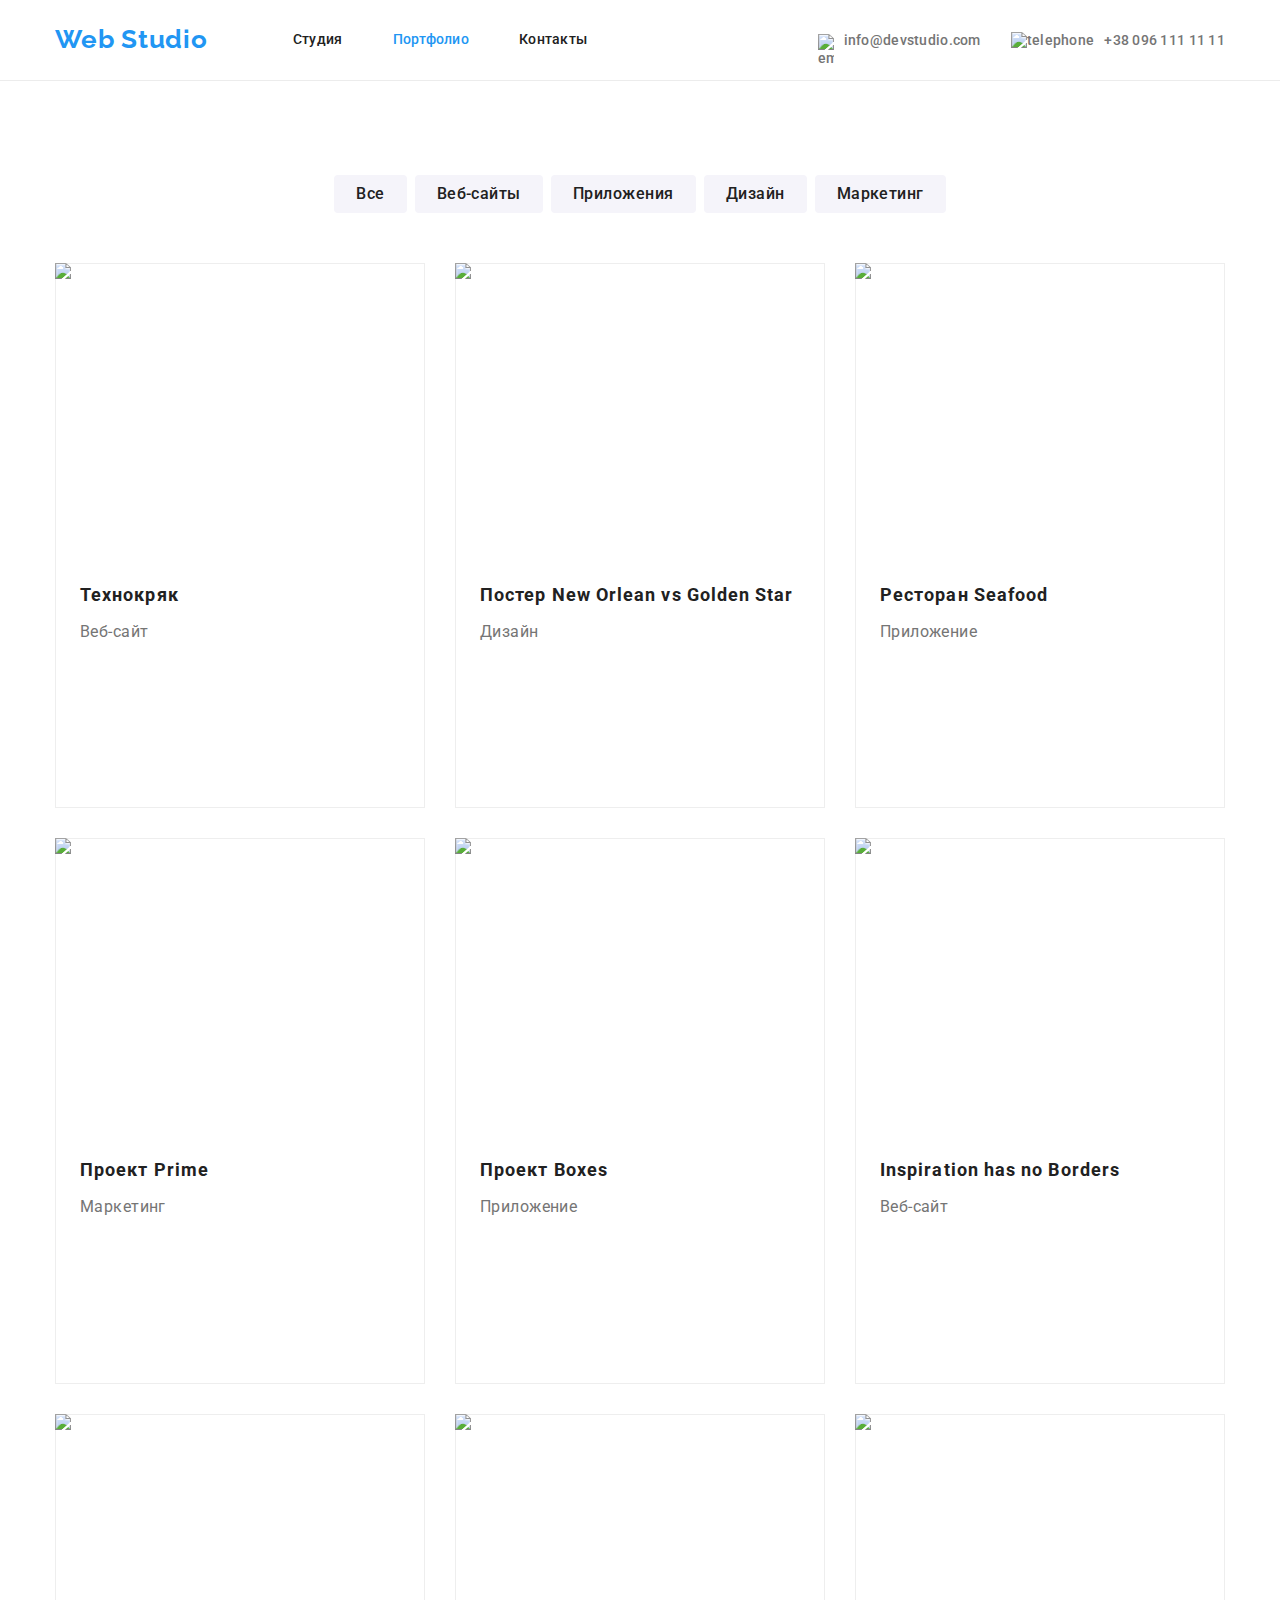
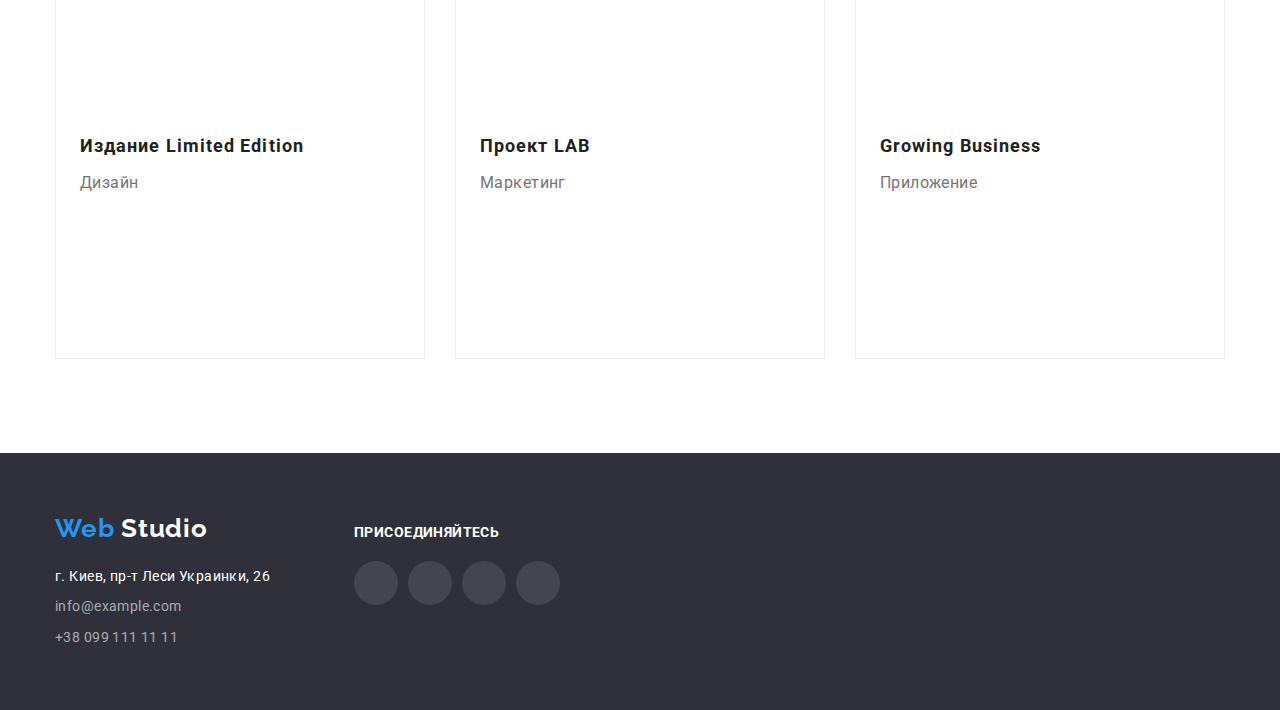
==== commit 4c5f4637: "Update portfolio.html" ====
--- a/portfolio.html
+++ b/portfolio.html
@@ -3,7 +3,7 @@
   <head>
     <meta charset="UTF-8" />
     <meta name="viewport" content="width=device-width, initial-scale=1.0" />
-    <title>Портфолио</title>
+    <title>Portfolio 1.4</title>
     <link
       href="https://fonts.googleapis.com/css2?family=Raleway:wght@700&family=Roboto:wght@400;500;700&display=swap"
       rel="stylesheet"
@@ -14,58 +14,95 @@
     />
     <link rel="stylesheet" href="./css/styles.css" />
   </head>
-
   <body>
-    <!-- Header -->
-
+    <!-- header-->
     <header class="page-header">
       <div class="container main-nav">
         <nav class="main-nav">
-          <a href="./index.html" lang="en" class="logo"
-            >Web <span class="primary-color">Studio</span></a
+          <!-- header-logo -->
+          <a
+            href="./index.html"
+            rel="noreferrer noopener"
+            lang="en"
+            class="logo"
           >
+            Web
+            <span class="color-primary">Studio</span>
+          </a>
+          <!-- nav-menu -->
           <ul class="site-nav list">
             <li class="item">
-              <a href="./index.html" class="link">Студия</a>
-            </li>
-            <li class="item">
-              <a href="./portfolio.html" class="link current">Портфолио</a>
-            </li>
-            <li class="item"><a href="" class="link">Контакты</a></li>
+              <a
+                href="./index.html"
+                rel="noreferrer noopener"
+                target="_blank"
+                class="link"
+              >
+                Студия
+              </a>
+            </li>
+            <li class="item">
+              <a
+                href="./portfolio.html"
+                rel="noreferrer noopener"
+                target="_blank"
+                class="link current"
+              >
+                Портфолио
+              </a>
+            </li>
+            <li class="item">
+              <a href="" rel="noreferrer noopener" target="_blank" class="link">
+                Контакты
+              </a>
+            </li>
           </ul>
         </nav>
-
-        <!-- Auth-nav -->
-
         <ul class="auth-nav list">
           <li class="item">
-            <a class="link" href="mailto:info@devstudio.com" lang="en"
-              ><span>
-                <svg class="link-icon" width="16" height="12">
-                  <use
-                    href="./images/sprite.svg#header_email"
-                  ></use></svg></span
-              >info@devstudio.com</a
+            <a
+              href="mailto:info@devstudio.com"
+              rel="noreferrer noopener"
+              target="_blank"
+              lang="en"
+              class="link"
             >
+              <span class="link-icon">
+                <img
+                  src="./images/header/header-contacts/email.svg"
+                  title="email"
+                  alt="email"
+                />
+              </span>
+              info@devstudio.com
+            </a>
           </li>
           <li class="item">
-            <a class="link" href="tel:+380961111111"
-              ><span>
-                <svg class="link-icon" width="10" height="15">
-                  <use href="./images/sprite.svg#header_tel"></use></svg></span
-              >+38 096 111 11 11</a
+            <a
+              href="tel:+380961111111"
+              rel="noreferrer noopener"
+              target="_blank"
+              class="link"
             >
+              <span class="link-icon">
+                <img
+                  src="./images/header/header-contacts/telephone.svg"
+                  alt="telephone"
+                />
+              </span>
+              +38 096 111 11 11
+            </a>
           </li>
         </ul>
       </div>
     </header>
-
+    <!-- sections-main -->
     <main class="page-main">
-      <!-- Portfolio -->
-
+      <!-- section-our-works -->
       <section class="section">
         <div class="container">
-          <h1 hidden>Портфолио</h1>
+          <h1 hidden>Наши работы</h1>
+          <!-- section-our-works-filters -->
           <ul class="filter-list list">
             <li class="item">
               <button type="button" class="button filter">Все</button>
@@ -83,13 +120,15 @@
               <button type="button" class="button filter">Маркетинг</button>
             </li>
           </ul>
+          <!-- section-our-works-examples-->
           <ul class="portfolio-list list">
             <li class="item">
-              <a href="" class="link"
-                ><img
+              <a href="" rel="noreferrer noopener" target="_blank" class="link">
+                <img
                   class="image"
                   src="./images/portfolio/img-portfolio_01.jpg"
-                  alt="Ноутбук с сайтом на экране"
+                  title="Технокряк"
+                  alt="Технокряк"
                   width="370"
                   height="294"
                 />
@@ -98,100 +137,115 @@
                   <p class="text">Веб-сайт</p>
                 </div>
                 <p class="hover-text">
-                  Технокряк это современная площадка распространения
-                  коронавируса. Компании используют эту платформу для цифрового
-                  шпионажа и атак на защищённые сервера конкурентов.
-                </p></a
-              >
-            </li>
-            <li class="item">
-              <a href="" class="link"
-                ><img
+                  Технокряк это современная площадка распространения ресурсов.
+                  Компании используют эту платформу для цифрового шпионажа и
+                  атак на защищённые сервера конкурентов.
+                </p>
+              </a>
+            </li>
+            <li class="item">
+              <a href="" rel="noreferrer noopener" target="_blank" class="link">
+                <img
                   class="image"
                   src="./images/portfolio/img-portfolio_02.jpg"
-                  alt="Баскетболисты в прыжке"
-                  width="370"
-                  height="294"
-                />
-                <div class="text-wrapper">
-                  <h3 class="title">
-                    Постер <span lang="en">New Orlean vs Golden Star</span>
+                  title="Постер New Orlean vs Golden Star"
+                  alt="Постер New Orlean vs Golden Star"
+                  width="370"
+                  height="294"
+                />
+                <div class="text-wrapper">
+                  <h3 class="title">
+                    Постер
+                    <span lang="en">New Orlean vs Golden Star</span>
                   </h3>
                   <p class="text">Дизайн</p>
                 </div>
                 <p class="hover-text">
-                  Lorem ipsum dolor sit amet consectetur adipisicing elit.
-                  Inventore, quaerat, sunt, qui non esse deleniti a quasi
-                  facilis ipsa modi quis magnam ipsum illum.
-                </p></a
-              >
-            </li>
-            <li class="item">
-              <a href="" class="link"
-                ><img
+                  Технокряк это современная площадка распространения ресурсов.
+                  Компании используют эту платформу для цифрового шпионажа и
+                  атак на защищённые сервера конкурентов.
+                </p>
+              </a>
+            </li>
+            <li class="item">
+              <a href="" rel="noreferrer noopener" target="_blank" class="link">
+                <img
                   class="image"
                   src="./images/portfolio/img-portfolio_03.jpg"
-                  alt="Логотип ресторана с рыбой"
-                  width="370"
-                  height="294"
-                />
-                <div class="text-wrapper">
-                  <h3 class="title">Ресторан <span lang="en">Seafood</span></h3>
+                  title="Ресторан Seafood"
+                  alt="Ресторан Seafood"
+                  width="370"
+                  height="294"
+                />
+                <div class="text-wrapper">
+                  <h3 class="title">
+                    Ресторан
+                    <span lang="en">Seafood</span>
+                  </h3>
                   <p class="text">Приложение</p>
                 </div>
                 <p class="hover-text">
-                  Lorem ipsum dolor, sit amet consectetur adipisicing elit.
-                  Excepturi nostrum porro illum, quas, earum facilis debitis
-                  nisi culpa distinctio laborum, sed aliquid dicta consequuntur?
-                </p></a
-              >
-            </li>
-            <li class="item">
-              <a href="" class="link"
-                ><img
+                  Технокряк это современная площадка распространения ресурсов.
+                  Компании используют эту платформу для цифрового шпионажа и
+                  атак на защищённые сервера конкурентов.
+                </p>
+              </a>
+            </li>
+            <li class="item">
+              <a href="" rel="noreferrer noopener" target="_blank" class="link">
+                <img
                   class="image"
                   src="./images/portfolio/img-portfolio_04.jpg"
-                  alt="Наушники"
-                  width="370"
-                  height="294"
-                />
-                <div class="text-wrapper">
-                  <h3 class="title">Проект <span lang="en">Prime</span></h3>
+                  title="Проект Prime"
+                  alt="Проект Prime"
+                  width="370"
+                  height="294"
+                />
+                <div class="text-wrapper">
+                  <h3 class="title">
+                    Проект
+                    <span lang="en">Prime</span>
+                  </h3>
                   <p class="text">Маркетинг</p>
                 </div>
                 <p class="hover-text">
-                  Lorem ipsum dolor, sit amet consectetur adipisicing elit.
-                  Excepturi nostrum porro illum, quas, earum facilis debitis
-                  nisi culpa distinctio laborum, sed aliquid dicta consequuntur?
-                </p></a
-              >
-            </li>
-            <li class="item">
-              <a href="" class="link"
-                ><img
+                  Технокряк это современная площадка распространения ресурсов.
+                  Компании используют эту платформу для цифрового шпионажа и
+                  атак на защищённые сервера конкурентов.
+                </p>
+              </a>
+            </li>
+            <li class="item">
+              <a href="" rel="noreferrer noopener" target="_blank" class="link">
+                <img
                   class="image"
                   src="./images/portfolio/img-portfolio_05.jpg"
-                  alt="Две коробки разных цветов"
-                  width="370"
-                  height="294"
-                />
-                <div class="text-wrapper">
-                  <h3 class="title">Проект <span lang="en">Boxes</span></h3>
+                  title="Проект Boxes"
+                  alt="Проект Boxes"
+                  width="370"
+                  height="294"
+                />
+                <div class="text-wrapper">
+                  <h3 class="title">
+                    Проект
+                    <span lang="en">Boxes</span>
+                  </h3>
                   <p class="text">Приложение</p>
                 </div>
                 <p class="hover-text">
-                  Lorem ipsum dolor, sit amet consectetur adipisicing elit.
-                  Excepturi nostrum porro illum, quas, earum facilis debitis
-                  nisi culpa distinctio laborum, sed aliquid dicta consequuntur?
-                </p></a
-              >
-            </li>
-            <li class="item">
-              <a href="" class="link"
-                ><img
+                  Технокряк это современная площадка распространения ресурсов.
+                  Компании используют эту платформу для цифрового шпионажа и
+                  атак на защищённые сервера конкурентов.
+                </p>
+              </a>
+            </li>
+            <li class="item">
+              <a href="" rel="noreferrer noopener" target="_blank" class="link">
+                <img
                   class="image"
                   src="./images/portfolio/img-portfolio_06.jpg"
-                  alt="Компьютер Apple iMac"
+                  title="Inspiration has no Borders"
+                  alt="Inspiration has no Borders"
                   width="370"
                   height="294"
                 />
@@ -200,60 +254,67 @@
                   <p class="text">Веб-сайт</p>
                 </div>
                 <p class="hover-text">
-                  Lorem ipsum dolor, sit amet consectetur adipisicing elit.
-                  Excepturi nostrum porro illum, quas, earum facilis debitis
-                  nisi culpa distinctio laborum, sed aliquid dicta consequuntur?
-                </p></a
-              >
-            </li>
-            <li class="item">
-              <a href="" class="link"
-                ><img
+                  Технокряк это современная площадка распространения ресурсов.
+                  Компании используют эту платформу для цифрового шпионажа и
+                  атак на защищённые сервера конкурентов.
+                </p>
+              </a>
+            </li>
+            <li class="item">
+              <a href="" rel="noreferrer noopener" target="_blank" class="link">
+                <img
                   class="image"
                   src="./images/portfolio/img-portfolio_07.jpg"
-                  alt="Открытый журнал с картинками"
-                  width="370"
-                  height="294"
-                />
-                <div class="text-wrapper">
-                  <h3 class="title">
-                    Издание <span lang="en">Limited Edition</span>
+                  title="Издание Limited Edition"
+                  alt="Издание Limited Edition"
+                  width="370"
+                  height="294"
+                />
+                <div class="text-wrapper">
+                  <h3 class="title">
+                    Издание
+                    <span lang="en">Limited Edition</span>
                   </h3>
                   <p class="text">Дизайн</p>
                 </div>
                 <p class="hover-text">
-                  Lorem ipsum dolor, sit amet consectetur adipisicing elit.
-                  Excepturi nostrum porro illum, quas, earum facilis debitis
-                  nisi culpa distinctio laborum, sed aliquid dicta consequuntur?
-                </p></a
-              >
-            </li>
-            <li class="item">
-              <a href="" class="link"
-                ><img
+                  Технокряк это современная площадка распространения ресурсов.
+                  Компании используют эту платформу для цифрового шпионажа и
+                  атак на защищённые сервера конкурентов.
+                </p>
+              </a>
+            </li>
+            <li class="item">
+              <a href="" rel="noreferrer noopener" target="_blank" class="link">
+                <img
                   class="image"
                   src="./images/portfolio/img-portfolio_08.jpg"
-                  alt="Этикетка с надписью"
-                  width="370"
-                  height="294"
-                />
-                <div class="text-wrapper">
-                  <h3 class="title">Проект <span lang="en">LAB</span></h3>
+                  title="Проект LAB"
+                  alt="Проект LAB"
+                  width="370"
+                  height="294"
+                />
+                <div class="text-wrapper">
+                  <h3 class="title">
+                    Проект
+                    <span lang="en">LAB</span>
+                  </h3>
                   <p class="text">Маркетинг</p>
                 </div>
                 <p class="hover-text">
-                  Lorem ipsum dolor, sit amet consectetur adipisicing elit.
-                  Excepturi nostrum porro illum, quas, earum facilis debitis
-                  nisi culpa distinctio laborum, sed aliquid dicta consequuntur?
-                </p></a
-              >
-            </li>
-            <li class="item">
-              <a href="" class="link"
-                ><img
+                  Технокряк это современная площадка распространения ресурсов.
+                  Компании используют эту платформу для цифрового шпионажа и
+                  атак на защищённые сервера конкурентов.
+                </p>
+              </a>
+            </li>
+            <li class="item">
+              <a href="" rel="noreferrer noopener" target="_blank" class="link">
+                <img
                   class="image"
                   src="./images/portfolio/img-portfolio_09.jpg"
-                  alt="Печатает на ноутбуке"
+                  title="Growing Business"
+                  alt="Growing Business"
                   width="370"
                   height="294"
                 />
@@ -262,41 +323,58 @@
                   <p class="text">Приложение</p>
                 </div>
                 <p class="hover-text">
-                  Lorem ipsum dolor, sit amet consectetur adipisicing elit.
-                  Excepturi nostrum porro illum, quas, earum facilis debitis
-                  nisi culpa distinctio laborum, sed aliquid dicta consequuntur?
-                </p></a
-              >
+                  Технокряк это современная площадка распространения ресурсов.
+                  Компании используют эту платформу для цифрового шпионажа и
+                  атак на защищённые сервера конкурентов.
+                </p>
+              </a>
             </li>
           </ul>
         </div>
       </section>
     </main>
-
-    <!-- Footer -->
-
+    <!-- footer -->
     <footer class="page-footer">
       <div class="container">
         <div class="contacts">
-          <a href="./index.html" lang="en" class="logo"
-            >Web <span class="secondary-color">Studio</span></a
-          >
+          <a href="./index.html" lang="en" class="logo">
+            Web
+            <span class="secondary-color">Studio</span>
+          </a>
           <address>
             <ul class="footer-list list">
               <li class="item">
-                <a class="link" href="https://goo.gl/maps/2AdMaQLh5SNtWvxw7">
+                <a
+                  class="link"
+                  href="https://goo.gl/maps/XH3aAjBBFG7tKDyY9"
+                  rel="noreferrer noopener"
+                  target="_blank"
+                >
                   <span class="google-map">
-                    г. Киев, пр-т Леси Украинки, 26</span
-                  >
+                    г. Киев, пр-т Леси Украинки, 26
+                  </span>
                 </a>
               </li>
               <li class="item">
-                <a class="link" href="mailto:info@example.com">
+                <a
+                  class="link"
+                  href="mailto:info@example.com"
+                  rel="noreferrer noopener"
+                  target="_blank"
+                  lang="en"
+                  class="link"
+                >
                   <span class="contacts-text">info@example.com</span>
                 </a>
               </li>
               <li class="item">
-                <a class="link" href="tel:+380991111111">
+                <a
+                  class="link"
+                  href="tel:+380991111111"
+                  rel="noreferrer noopener"
+                  target="_blank"
+                  class="link"
+                >
                   <span class="contacts-text">+38 099 111 11 11</span>
                 </a>
               </li>
@@ -308,30 +386,74 @@
           <b class="sub-title">Присоединяйтесь</b>
           <ul class="join-set list">
             <li class="item">
-              <a class="button" href="" aria-label="инстаграм">
+              <a
+                class="button"
+                href=""
+                rel="noreferrer noopener"
+                target="_blank"
+                aria-label="Instagram"
+              >
                 <svg class="button-icon" width="20" height="20">
-                  <use href="./images/sprite.svg#footer_instagram"></use>
+                  <use
+                    href="./images/sprite.svg#instagram"
+                    lang="en"
+                    title="Instagram"
+                    alt="Instagram"
+                  ></use>
                 </svg>
               </a>
             </li>
             <li class="item">
-              <a class="button" href="" aria-label="твиттер">
+              <a
+                class="button"
+                href=""
+                rel="noreferrer noopener"
+                target="_blank"
+                aria-label="Twitter"
+              >
                 <svg class="button-icon" width="20" height="20">
-                  <use href="./images/sprite.svg#footer_twitter"></use>
+                  <use
+                    href="./images/sprite.svg#twitter"
+                    lang="en"
+                    title="Twitter"
+                    alt="Twitter"
+                  ></use>
                 </svg>
               </a>
             </li>
             <li class="item">
-              <a class="button" href="" aria-label="фейсбук">
+              <a
+                class="button"
+                href=""
+                rel="noreferrer noopener"
+                target="_blank"
+                aria-label="Facebook"
+              >
                 <svg class="button-icon" width="20" height="20">
-                  <use href="./images/sprite.svg#footer_facebook"></use>
+                  <use
+                    href="./images/sprite.svg#facebook"
+                    lang="en"
+                    title="Facebook"
+                    alt="Facebook"
+                  ></use>
                 </svg>
               </a>
             </li>
             <li class="item">
-              <a class="button" href="" aria-label="линкедин">
+              <a
+                class="button"
+                href=""
+                rel="noreferrer noopener"
+                target="_blank"
+                aria-label="LinkedIn"
+              >
                 <svg class="button-icon" width="20" height="20">
-                  <use href="./images/sprite.svg#footer_linkedin"></use>
+                  <use
+                    href="./images/sprite.svg#linkedin"
+                    lang="en"
+                    title="LinkedIn"
+                    alt="LinkedIn"
+                  ></use>
                 </svg>
               </a>
             </li>
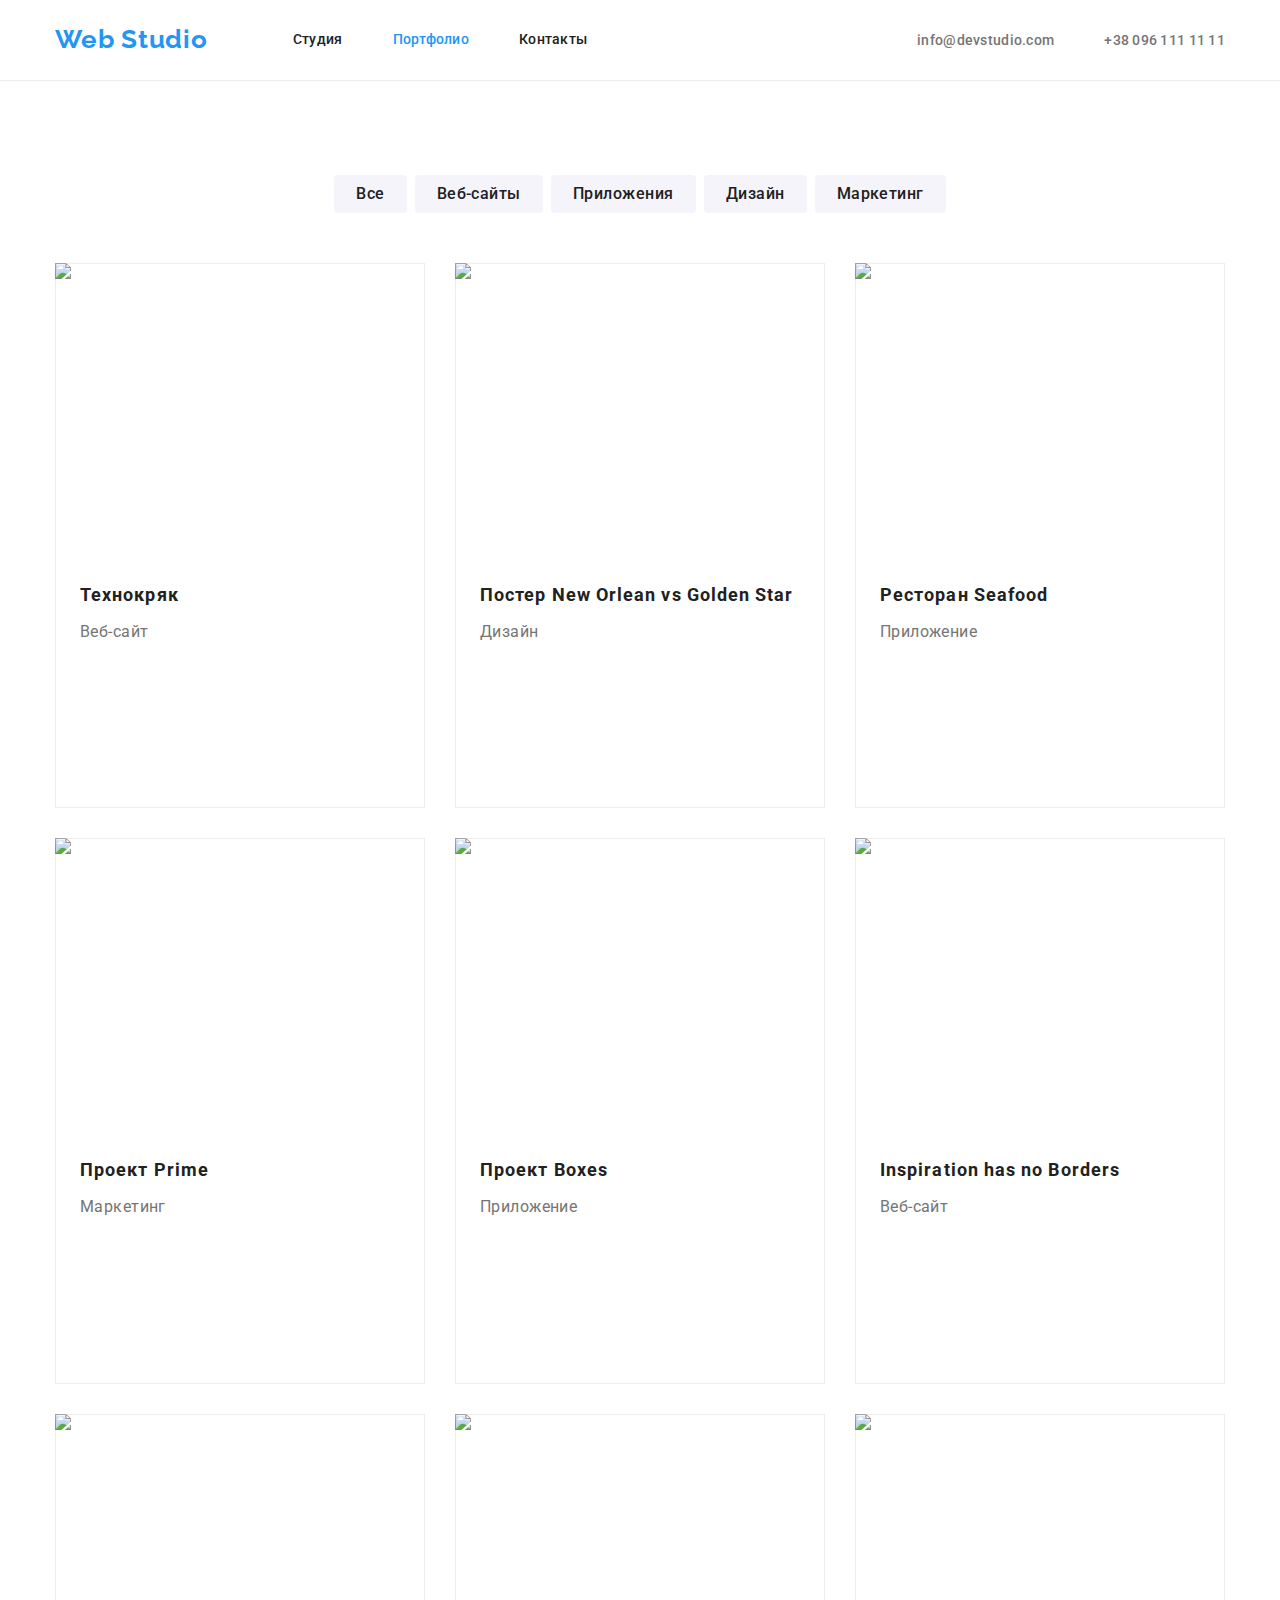
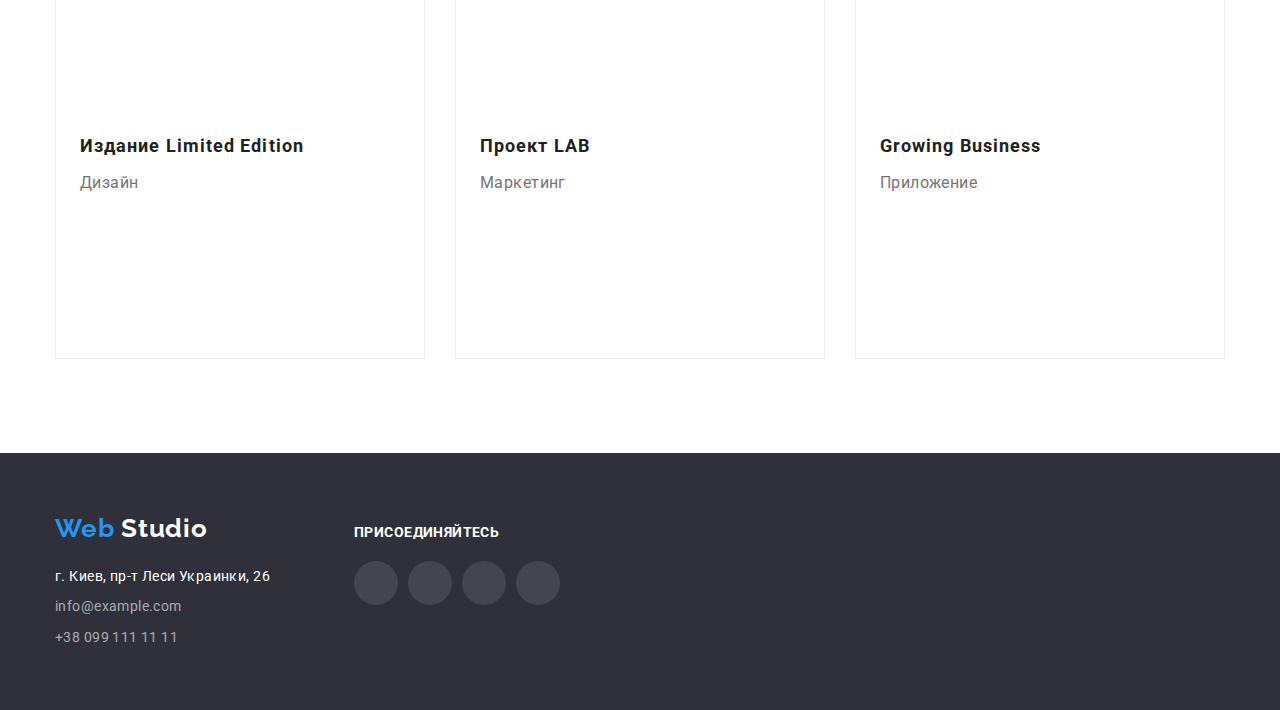
==== commit 90081caf: "fix svg" ====
--- a/portfolio.html
+++ b/portfolio.html
@@ -67,12 +67,16 @@
               lang="en"
               class="link"
             >
-              <span class="link-icon">
-                <img
-                  src="./images/header/header-contacts/email.svg"
+              <span>
+                <svg
+                  class="link-icon"
                   title="email"
                   alt="email"
-                />
+                  width="16"
+                  height="12"
+                >
+                  <use href="./images/sprite.svg#email"></use>
+                </svg>
               </span>
               info@devstudio.com
             </a>
@@ -84,11 +88,16 @@
               target="_blank"
               class="link"
             >
-              <span class="link-icon">
-                <img
-                  src="./images/header/header-contacts/telephone.svg"
+              <span>
+                <svg
+                  class="link-icon"
+                  title="telephone"
                   alt="telephone"
-                />
+                  width="10"
+                  height="15"
+                >
+                  <use href="./images/sprite.svg#telephone"></use>
+                </svg>
               </span>
               +38 096 111 11 11
             </a>
--- a/css/styles.css
+++ b/css/styles.css
@@ -1,13 +1,13 @@
 /* roboto-900 - latin_cyrillic */
 @font-face {
-  font-family: "Roboto";
+  font-family: 'Roboto';
   font-style: normal;
   font-weight: 900;
   font-display: swap;
-  src: local("Roboto Black"), local("Roboto-Black"),
-    url("../fonts/roboto-v20-latin_cyrillic-900.woff2") format("woff2"),
+  src: local('Roboto Black'), local('Roboto-Black'),
+    url('../fonts/roboto-v20-latin_cyrillic-900.woff2') format('woff2'),
     /* Chrome 26+, Opera 23+, Firefox 39+ */
-      url("../fonts/roboto-v20-latin_cyrillic-900.woff") format("woff"); /* Chrome 6+, Firefox 3.6+, IE 9+, Safari 5.1+ */
+      url('../fonts/roboto-v20-latin_cyrillic-900.woff') format('woff'); /* Chrome 6+, Firefox 3.6+, IE 9+, Safari 5.1+ */
 }
 
 html {
@@ -21,8 +21,8 @@
 }
 
 :root {
-  --primary-font: "Roboto", sans-serif;
-  --secondery-font: "Raleway", sans-serif;
+  --primary-font: 'Roboto', sans-serif;
+  --secondery-font: 'Raleway', sans-serif;
   --primary-text-color: #757575;
   --secondary-text-color: #212121;
   --accent-color: #2196f3;
@@ -267,7 +267,7 @@
       rgba(47, 48, 58, 0.8),
       rgba(47, 48, 58, 0.8)
     ),
-    url("../images/index/img-hero-01.jpg");
+    url('../images/index/img-hero-01.jpg');
   background-size: cover;
   background-position: center;
 }
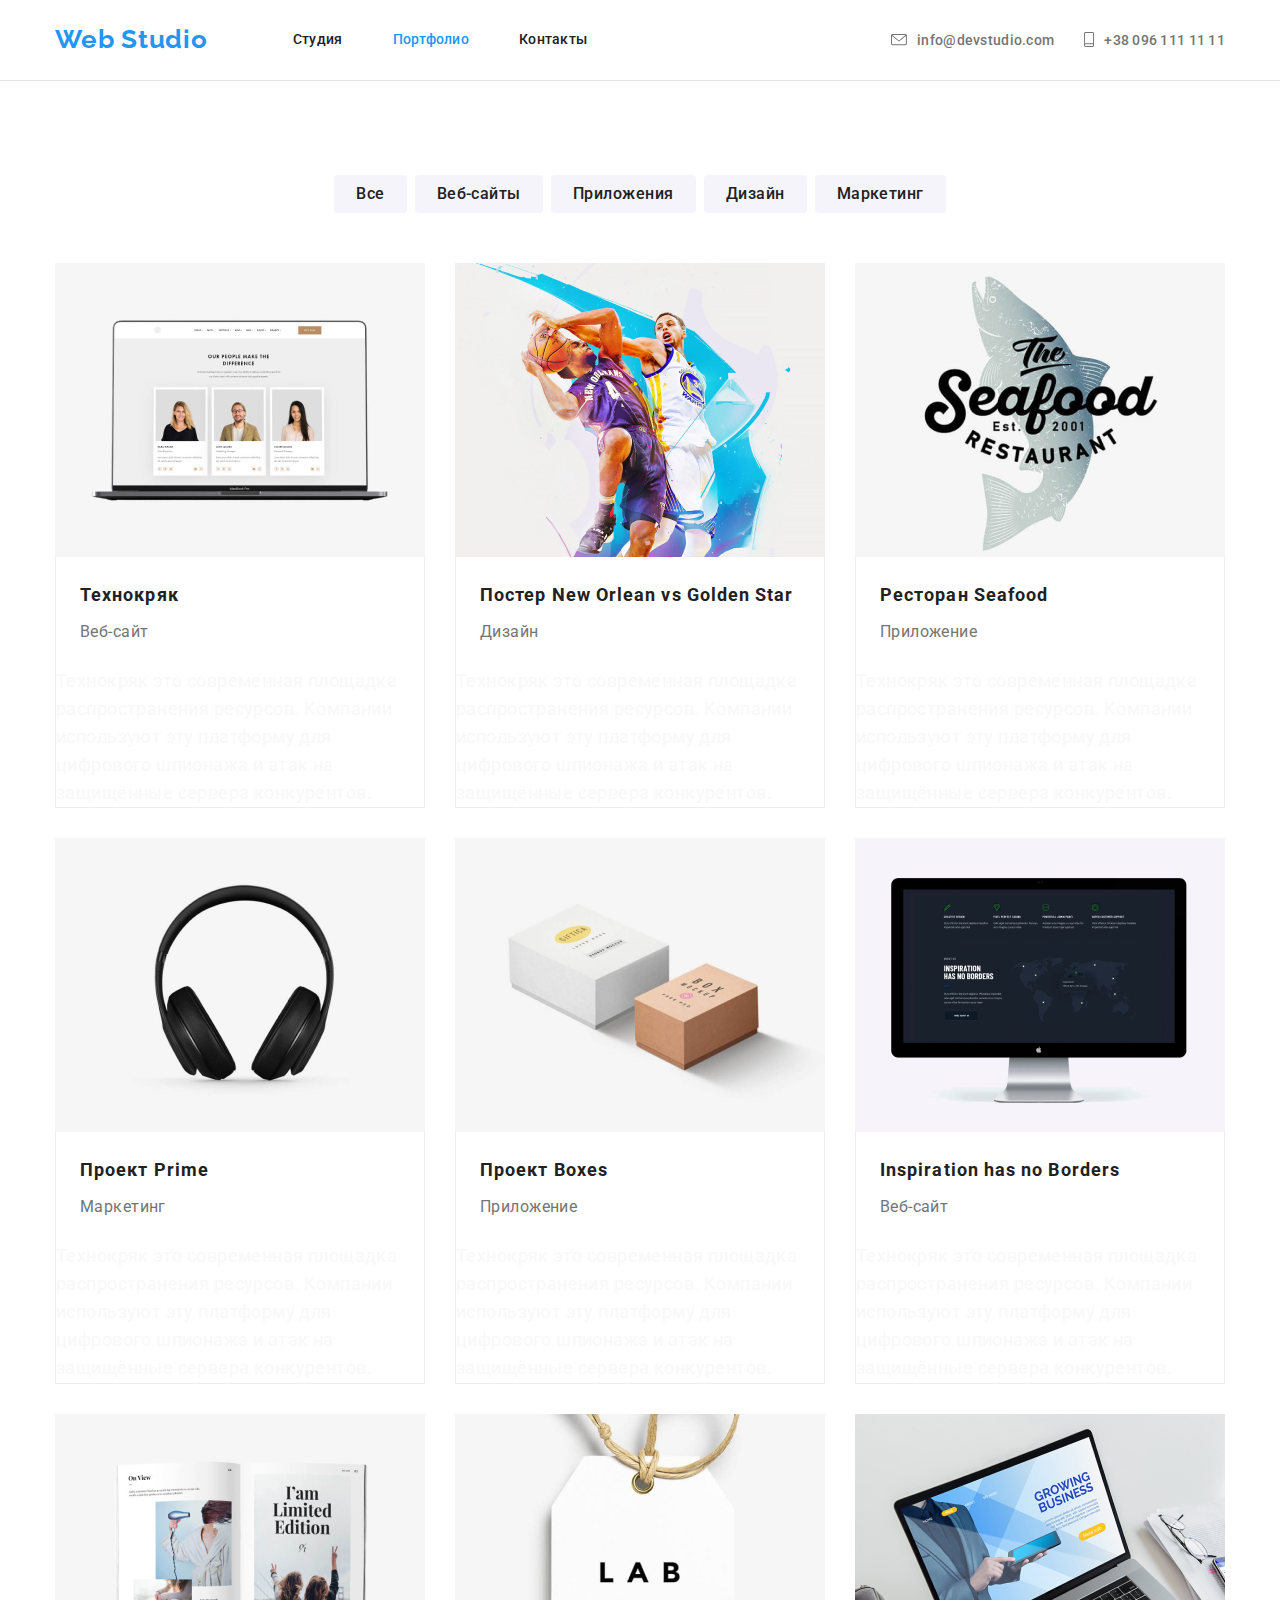
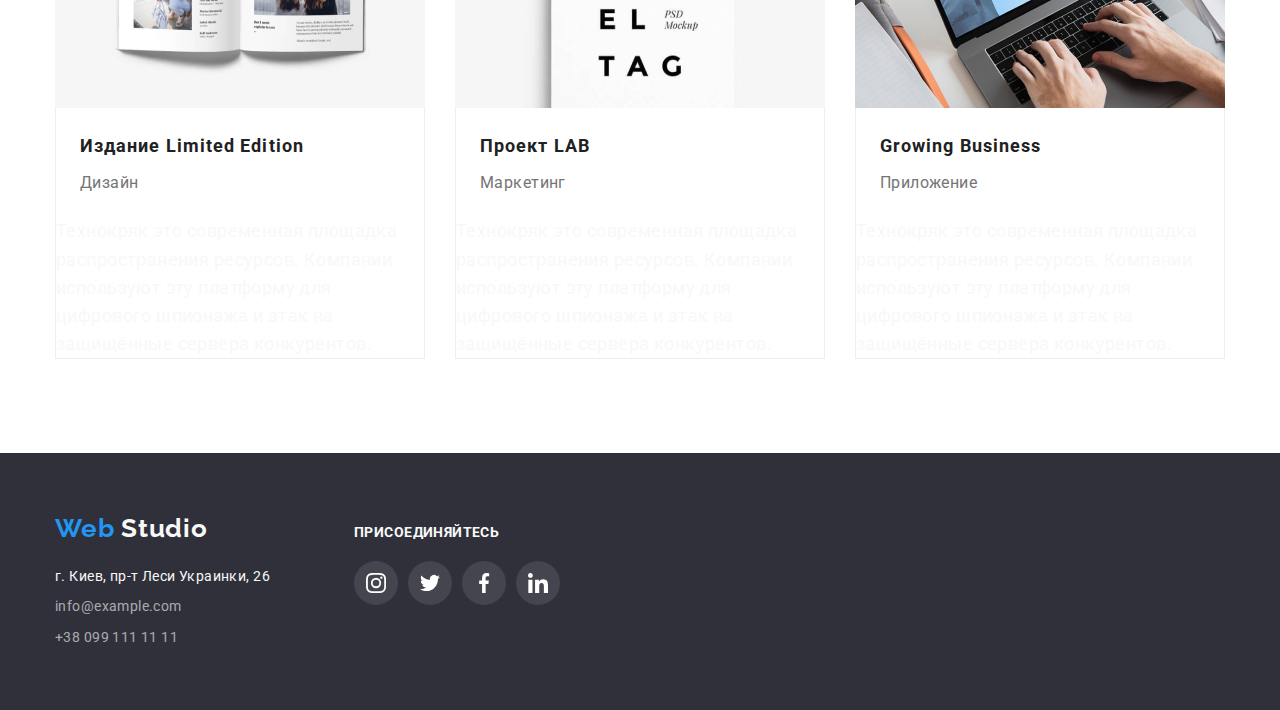
==== commit 77f2a9b7: "images" ====
--- a/portfolio.html
+++ b/portfolio.html
@@ -135,7 +135,7 @@
               <a href="" rel="noreferrer noopener" target="_blank" class="link">
                 <img
                   class="image"
-                  src="./images/portfolio/img-portfolio_01.jpg"
+                  src="./images/portfolio/section-our-works-examples/tekhnokriak.jpg"
                   title="Технокряк"
                   alt="Технокряк"
                   width="370"
@@ -156,7 +156,7 @@
               <a href="" rel="noreferrer noopener" target="_blank" class="link">
                 <img
                   class="image"
-                  src="./images/portfolio/img-portfolio_02.jpg"
+                  src="./images/portfolio/section-our-works-examples/new-orlean-vs-golden-star-poster.jpg"
                   title="Постер New Orlean vs Golden Star"
                   alt="Постер New Orlean vs Golden Star"
                   width="370"
@@ -180,7 +180,7 @@
               <a href="" rel="noreferrer noopener" target="_blank" class="link">
                 <img
                   class="image"
-                  src="./images/portfolio/img-portfolio_03.jpg"
+                  src="./images/portfolio/section-our-works-examples/the-seafood-restaurant.jpg"
                   title="Ресторан Seafood"
                   alt="Ресторан Seafood"
                   width="370"
@@ -204,7 +204,7 @@
               <a href="" rel="noreferrer noopener" target="_blank" class="link">
                 <img
                   class="image"
-                  src="./images/portfolio/img-portfolio_04.jpg"
+                  src="./images/portfolio/section-our-works-examples/prime-project.jpg"
                   title="Проект Prime"
                   alt="Проект Prime"
                   width="370"
@@ -228,7 +228,7 @@
               <a href="" rel="noreferrer noopener" target="_blank" class="link">
                 <img
                   class="image"
-                  src="./images/portfolio/img-portfolio_05.jpg"
+                  src="./images/portfolio/section-our-works-examples/boxes-project.jpg"
                   title="Проект Boxes"
                   alt="Проект Boxes"
                   width="370"
@@ -252,7 +252,7 @@
               <a href="" rel="noreferrer noopener" target="_blank" class="link">
                 <img
                   class="image"
-                  src="./images/portfolio/img-portfolio_06.jpg"
+                  src="./images/portfolio/section-our-works-examples/inspiration-has-no-borders.jpg"
                   title="Inspiration has no Borders"
                   alt="Inspiration has no Borders"
                   width="370"
@@ -273,7 +273,7 @@
               <a href="" rel="noreferrer noopener" target="_blank" class="link">
                 <img
                   class="image"
-                  src="./images/portfolio/img-portfolio_07.jpg"
+                  src="./images/portfolio/section-our-works-examples/limited-edition.jpg"
                   title="Издание Limited Edition"
                   alt="Издание Limited Edition"
                   width="370"
@@ -297,7 +297,7 @@
               <a href="" rel="noreferrer noopener" target="_blank" class="link">
                 <img
                   class="image"
-                  src="./images/portfolio/img-portfolio_08.jpg"
+                  src="./images/portfolio/section-our-works-examples/lab-project.jpg"
                   title="Проект LAB"
                   alt="Проект LAB"
                   width="370"
@@ -321,7 +321,7 @@
               <a href="" rel="noreferrer noopener" target="_blank" class="link">
                 <img
                   class="image"
-                  src="./images/portfolio/img-portfolio_09.jpg"
+                  src="./images/portfolio/section-our-works-examples/growing-business.jpg"
                   title="Growing Business"
                   alt="Growing Business"
                   width="370"
@@ -404,7 +404,7 @@
               >
                 <svg class="button-icon" width="20" height="20">
                   <use
-                    href="./images/sprite.svg#instagram"
+                    href="./images/sprite.svg#instagram-footer"
                     lang="en"
                     title="Instagram"
                     alt="Instagram"
@@ -422,7 +422,7 @@
               >
                 <svg class="button-icon" width="20" height="20">
                   <use
-                    href="./images/sprite.svg#twitter"
+                    href="./images/sprite.svg#twitter-footer"
                     lang="en"
                     title="Twitter"
                     alt="Twitter"
@@ -440,7 +440,7 @@
               >
                 <svg class="button-icon" width="20" height="20">
                   <use
-                    href="./images/sprite.svg#facebook"
+                    href="./images/sprite.svg#facebook-footer"
                     lang="en"
                     title="Facebook"
                     alt="Facebook"
@@ -458,7 +458,7 @@
               >
                 <svg class="button-icon" width="20" height="20">
                   <use
-                    href="./images/sprite.svg#linkedin"
+                    href="./images/sprite.svg#linkedin-footer"
                     lang="en"
                     title="LinkedIn"
                     alt="LinkedIn"
--- a/css/styles.css
+++ b/css/styles.css
@@ -1,4 +1,13 @@
-/* roboto-900 - latin_cyrillic */
+:root {
+  --font-primary: 'Roboto', sans-serif;
+  --font-secondary: 'Raleway', sans-serif;
+  --color-text-primary: #757575;
+  --color-text-secondary: #212121;
+  --color-accent: #2196f3;
+  --color-white-primary: #f8f8f8;
+  --color-white-secondary: #f5f4fa;
+}
+
 @font-face {
   font-family: 'Roboto';
   font-style: normal;
@@ -20,31 +29,15 @@
   box-sizing: inherit;
 }
 
-:root {
-  --primary-font: 'Roboto', sans-serif;
-  --secondery-font: 'Raleway', sans-serif;
-  --primary-text-color: #757575;
-  --secondary-text-color: #212121;
-  --accent-color: #2196f3;
-  --primary-white-color: #ffffff;
-  --secondary-white-color: #f5f4fa;
-}
-
-/* logo #2196F3 #000000 */
-/* цвет основного текста #757575 */
-/* Вторичный цвет текста #212121 */
-/* Акцент #2196F3 */
-/* Должности rgba(255, 255, 255, 0.6) */
-
 body {
-  font-family: var(--primary-font);
+  font-family: var(--font-primary);
   font-style: normal;
   font-weight: 400;
   font-size: 14px;
   line-height: 1.72;
   letter-spacing: 0.03em;
-  color: var(--primary-text-color);
-  background-color: #ffffff;
+  color: var(--color-text-primary);
+  background-color: rgb(255, 255, 255);
 }
 
 .visually-hidden {
@@ -66,11 +59,225 @@
   width: 1200px;
 }
 
-/* Section  */
+.list {
+  padding: 0;
+  margin: 0;
+  list-style: none;
+}
+
+img {
+  display: block;
+  min-width: 100%;
+  height: auto;
+}
+
+/* header */
+
+.page-header {
+  border-bottom: 1px solid #ece2e2;
+}
+
+/* main-nav */
+
+.main-nav {
+  display: flex;
+  align-items: center;
+}
+
+.container.main-nav {
+  display: flex;
+  align-items: center;
+}
+
+/* header-logo */
+
+.logo {
+  font-family: var(--font-secondary);
+  color: var(--color-accent);
+  font-weight: bold;
+  font-size: 26px;
+  line-height: 1.2;
+  letter-spacing: 0.03em;
+  text-decoration: none;
+}
+
+.logo .primary-color {
+  color: #000000;
+}
+
+/* nav-menu */
+
+.site-nav {
+  display: flex;
+  margin-left: 85px;
+}
+
+.site-nav .item:not(:last-child) {
+  margin-right: 50px;
+}
+
+.site-nav .link {
+  display: block;
+  padding-top: 32px;
+  padding-bottom: 32px;
+
+  color: var(--color-text-secondary);
+  font-weight: 500;
+  font-size: 14px;
+  line-height: 1.14;
+  letter-spacing: 0.02em;
+  text-decoration: none;
+}
+
+.site-nav .link:hover,
+.site-nav .link:focus {
+  color: var(--color-accent);
+}
+
+.site-nav .link.current {
+  color: var(--color-accent);
+}
+
+/* header-contacts */
+
+.auth-nav {
+  display: flex;
+  margin-left: auto;
+}
+
+.auth-nav .item + .item {
+  margin-left: 30px;
+}
+
+.auth-nav .link {
+  display: flex;
+  align-items: center;
+  font-weight: 500;
+  font-size: 14px;
+  line-height: 1.143;
+  letter-spacing: 0.02em;
+  color: var(--color-text-primary);
+  text-decoration: none;
+}
+
+.auth-nav .link:hover,
+.auth-nav .link:focus {
+  color: var(--color-accent);
+  --color4: var(--color-accent);
+}
+
+.auth-nav .link-icon {
+  display: block;
+  margin-right: 10px;
+}
+
+.auth-nav .item:nth-child(1) .link-icon {
+  width: 16px;
+  height: 12px;
+}
+
+/* footer */
+
+.page-footer {
+  padding-top: 60px;
+  padding-bottom: 60px;
+  background-color: #2f303a;
+}
+
+.page-footer .container {
+  display: flex;
+  align-items: baseline;
+}
+
+.page-footer .contacts {
+  margin-right: 84px;
+}
+
+.page-footer .logo {
+  display: block;
+  margin-bottom: 20px;
+  line-height: 1.19;
+  letter-spacing: 0.03em;
+}
+
+.logo .secondary-color {
+  color: var(--color-white-primary);
+}
+
+.footer-list .item:not(:last-child) {
+  margin-bottom: 7px;
+}
+
+.footer-list .link {
+  text-decoration: none;
+}
+
+.footer-list .google-map {
+  font-family: Roboto;
+  font-style: normal;
+  font-weight: normal;
+  font-size: 14px;
+  line-height: 1.71px;
+  letter-spacing: 0.03em;
+  color: var(--color-white-primary);
+}
+
+.footer-list .contacts-text {
+  display: block;
+  font-family: Roboto;
+  font-style: normal;
+  font-weight: normal;
+  font-size: 14px;
+  line-height: 1.71;
+  letter-spacing: 0.03em;
+  color: rgba(255, 255, 255, 0.6);
+}
+
+.join-wrap .sub-title {
+  display: block;
+  margin-bottom: 20px;
+  font-size: 14px;
+  line-height: 1.14;
+  font-weight: 700;
+  color: var(--color-white-primary);
+  text-transform: uppercase;
+}
+
+.join-set {
+  display: flex;
+}
+
+.join-set > .item:not(:last-child) {
+  margin-right: 10px;
+}
+
+.join-set .button {
+  display: flex;
+  justify-content: center;
+  align-items: center;
+  width: 44px;
+  height: 44px;
+  border-radius: 50%;
+  background-color: rgba(255, 255, 255, 0.1);
+  background-repeat: no-repeat;
+}
+
+.join-set .button:hover,
+.join-set .button:focus {
+  background-color: var(--color-accent);
+}
+
+/* index.html */
+
+/* sections-main */
 
 .section {
   padding-top: 94px;
   padding-bottom: 94px;
+}
+
+.page-main > .section:nth-last-child(2) {
+  background-color: var(--color-white-secondary);
 }
 
 .padding-top-none {
@@ -84,176 +291,14 @@
   line-height: 1.16;
   letter-spacing: 0.03em;
   text-align: center;
-  color: var(--secondary-text-color);
-}
-
-.list {
-  padding: 0;
-  margin: 0;
-  list-style: none;
-}
-
-img {
-  display: block;
-  min-width: 100%;
-  height: auto;
-}
-
-/* Button */
-
-.button {
-  cursor: pointer;
-  padding: 0;
-  border: none;
-}
-
-.button.primary {
-  color: var(--primary-white-color);
-  background-color: var(--accent-color);
-}
-
-.button.filter {
-  display: block;
-  padding-top: 6px;
-  padding-right: 22px;
-  padding-bottom: 6px;
-  padding-left: 22px;
-
-  font-weight: 500;
-  font-size: 16px;
-  line-height: 1.625;
-  letter-spacing: 0.03em;
-  border: 0;
-  border-radius: 4px;
-  color: var(--secondary-text-color);
-  background-color: var(--secondary-white-color);
-}
-
-.button.filter:hover,
-.button.filter:focus {
-  color: var(--primary-white-color);
-  background-color: var(--accent-color);
-  box-shadow: 0px 2px 2px rgba(0, 0, 0, 0.12), 0px 1px 2px rgba(0, 0, 0, 0.08),
-    0px 3px 1px rgba(0, 0, 0, 0.1);
-}
-
-/* Header */
-
-.page-header {
-  border-bottom: 1px solid #ececec;
-}
-
-/* Main nav */
-
-.container.main-nav {
-  display: flex;
-  align-items: center;
-}
-
-/* Main nav */
-
-.main-nav {
-  display: flex;
-  align-items: center;
-}
-
-/* Logo */
-.logo {
-  font-family: var(--secondery-font);
-  color: var(--accent-color);
-  font-weight: bold;
-  font-size: 26px;
-  line-height: 1.2;
-  letter-spacing: 0.03em;
-  text-decoration: none;
-}
-
-.logo .primary-color {
-  color: #000000;
-}
-
-/* Site nav */
-
-.site-nav {
-  display: flex;
-  margin-left: 85px;
-}
-
-.site-nav .item:not(:last-child) {
-  margin-right: 50px;
-}
-
-.site-nav .link {
-  display: block;
-  padding-top: 32px;
-  padding-bottom: 32px;
-
-  color: var(--secondary-text-color);
-  font-weight: 500;
-  font-size: 14px;
-  line-height: 1.14;
-  letter-spacing: 0.02em;
-  text-decoration: none;
-}
-
-.site-nav .link:hover,
-.site-nav .link:focus {
-  color: var(--accent-color);
-}
-
-.site-nav .link.current {
-  color: var(--accent-color);
-}
-
-/* Auth-nav */
-
-.auth-nav {
-  display: flex;
-  margin-left: auto;
-}
-
-.auth-nav .item + .item {
-  margin-left: 30px;
-}
-
-.auth-nav .link {
-  display: flex;
-  align-items: center;
-  font-weight: 500;
-  font-size: 14px;
-  line-height: 1.143;
-  letter-spacing: 0.02em;
-  color: var(--primary-text-color);
-  text-decoration: none;
-}
-
-.auth-nav .link:hover,
-.auth-nav .link:focus {
-  color: var(--accent-color);
-  --color4: var(--accent-color);
-}
-
-.auth-nav .link-icon {
-  display: block;
-  margin-right: 10px;
-}
-
-.auth-nav .item:nth-child(1) .link-icon {
-  width: 16px;
-  height: 12px;
-}
-
-/* Page main */
-
-.page-main > .section:nth-last-child(2) {
-  background-color: var(--secondary-white-color);
-}
-
-/* Hero */
+  color: var(--color-text-secondary);
+}
+
+/* section-hero */
 
 .section-hero {
   text-align: center;
-  background-color: var(--primary-text-color);
+  background-color: var(--color-text-primary);
 }
 
 .container-hero {
@@ -280,7 +325,7 @@
   line-height: 1.36;
   letter-spacing: 0.06em;
   text-transform: uppercase;
-  color: var(--primary-white-color);
+  color: var(--color-white-primary);
 }
 
 .container-hero > .button {
@@ -293,7 +338,20 @@
   border-radius: 4px;
 }
 
-/* Feature */
+/* button-order */
+
+.button {
+  cursor: pointer;
+  padding: 0;
+  border: none;
+}
+
+.button.primary {
+  color: var(--color-white-primary);
+  background-color: var(--color-accent);
+}
+
+/* section-advantages */
 
 .feature-list {
   display: flex;
@@ -314,35 +372,8 @@
   width: 270px;
   height: 120px;
   margin-bottom: 30px;
-  background-color: var(--secondary-white-color);
-}
-
-/* .feature-list > .item::before {
-  display: block;
-  content: "";
-  height: 120px;
-  margin-bottom: 30px;
-  border-radius: 4px;
-  background-color: var(--secondary-white-color);
-  background-repeat: no-repeat;
-  background-position: center;
-}
-
-.feature-list > .item:nth-child(1)::before {
-  background-image: url("../images/index/icon-feature_antenna.svg");
-}
-
-.feature-list > .item:nth-child(2)::before {
-  background-image: url("../images/index/icon-feature_clock.svg");
-}
-
-.feature-list > .item:nth-child(3)::before {
-  background-image: url("../images/index/icon-feature_diagram.svg");
-}
-
-.feature-list > .item:nth-child(4)::before {
-  background-image: url("../images/index/icon-feature_astronaut.svg");
-} */
+  background-color: var(--color-white-secondary);
+}
 
 .feature-list .title {
   margin-top: 0;
@@ -350,7 +381,7 @@
   font-size: 14px;
   line-height: 1.143;
   text-transform: uppercase;
-  color: var(--secondary-text-color);
+  color: var(--color-text-secondary);
 }
 
 .feature-list .text {
@@ -358,25 +389,25 @@
   margin-bottom: 0;
 }
 
-/* Exemples */
-
-.exemples-list {
-  display: flex;
-}
-
-.exemples-list .item:not(:last-child) {
+/* section-activities */
+
+.examples-list {
+  display: flex;
+}
+
+.examples-list .item:not(:last-child) {
   margin-right: 30px;
 }
 
-.exemples-list .title {
+.examples-list .title {
   font-weight: 700;
   line-height: 1.14;
   text-align: center;
   text-transform: uppercase;
-  color: var(--primary-white-color);
-}
-
-/* Team */
+  color: var(--color-white-primary);
+}
+
+/* section-team */
 
 .team-list {
   display: flex;
@@ -404,7 +435,7 @@
   font-size: 16px;
   line-height: 1.19;
   text-align: center;
-  color: var(--secondary-text-color);
+  color: var(--color-text-secondary);
 }
 
 .team-list .text {
@@ -435,15 +466,15 @@
 
 .team-social .button:hover,
 .team-social .button:focus {
-  background-color: var(--accent-color);
+  background-color: var(--color-accent);
 }
 
 .team-social .button:hover,
 .team-social .button:focus {
-  --color5: var(--primary-white-color);
-}
-
-/* Clients */
+  --color5: var(--color-white-primary);
+}
+
+/* section-clients */
 
 .clients-list {
   display: flex;
@@ -465,102 +496,13 @@
 
 .clients-list .button:hover,
 .clients-list .button:focus {
-  --color5: var(--accent-color);
-  border-color: var(--accent-color);
-}
-
-/* Footer */
-
-.page-footer {
-  padding-top: 60px;
-  padding-bottom: 60px;
-  background-color: #2f303a;
-}
-
-.page-footer .container {
-  display: flex;
-  align-items: baseline;
-}
-
-.page-footer .contacts {
-  margin-right: 84px;
-}
-
-.page-footer .logo {
-  display: block;
-  margin-bottom: 20px;
-  line-height: 1.19;
-  letter-spacing: 0.03em;
-}
-
-.logo .secondary-color {
-  color: var(--primary-white-color);
-}
-
-.footer-list .item:not(:last-child) {
-  margin-bottom: 7px;
-}
-
-.footer-list .link {
-  text-decoration: none;
-}
-
-.footer-list .google-map {
-  font-family: Roboto;
-  font-style: normal;
-  font-weight: normal;
-  font-size: 14px;
-  line-height: 1.71px;
-  letter-spacing: 0.03em;
-  color: var(--primary-white-color);
-}
-
-.footer-list .contacts-text {
-  display: block;
-  font-family: Roboto;
-  font-style: normal;
-  font-weight: normal;
-  font-size: 14px;
-  line-height: 1.71;
-  letter-spacing: 0.03em;
-  color: rgba(255, 255, 255, 0.6);
-}
-
-.join-wrap .sub-title {
-  display: block;
-  margin-bottom: 20px;
-  font-size: 14px;
-  line-height: 1.14;
-  font-weight: 700;
-  color: var(--primary-white-color);
-  text-transform: uppercase;
-}
-
-.join-set {
-  display: flex;
-}
-
-.join-set > .item:not(:last-child) {
-  margin-right: 10px;
-}
-
-.join-set .button {
-  display: flex;
-  justify-content: center;
-  align-items: center;
-  width: 44px;
-  height: 44px;
-  border-radius: 50%;
-  background-color: rgba(255, 255, 255, 0.1);
-  background-repeat: no-repeat;
-}
-
-.join-set .button:hover,
-.join-set .button:focus {
-  background-color: var(--accent-color);
-}
-
-/* Filter */
+  --color5: var(--color-accent);
+  border-color: var(--color-accent);
+}
+
+/* portfolio.html */
+
+/* section-our-works-filters */
 
 .filter-list {
   display: flex;
@@ -572,7 +514,32 @@
   margin-left: 8px;
 }
 
-/* Portfolio */
+.button.filter {
+  display: block;
+  padding-top: 6px;
+  padding-right: 22px;
+  padding-bottom: 6px;
+  padding-left: 22px;
+
+  font-weight: 500;
+  font-size: 16px;
+  line-height: 1.625;
+  letter-spacing: 0.03em;
+  border: 0;
+  border-radius: 4px;
+  color: var(--color-text-secondary);
+  background-color: var(--color-white-secondary);
+}
+
+.button.filter:hover,
+.button.filter:focus {
+  color: var(--color-white-primary);
+  background-color: var(--color-accent);
+  box-shadow: 0px 2px 2px rgba(0, 0, 0, 0.12), 0px 1px 2px rgba(0, 0, 0, 0.08),
+    0px 3px 1px rgba(0, 0, 0, 0.1);
+}
+
+/* section-our-works-examples */
 
 .portfolio-list {
   display: flex;
@@ -619,7 +586,7 @@
   font-size: 18px;
   line-height: 2;
   letter-spacing: 0.06em;
-  color: var(--secondary-text-color);
+  color: var(--color-text-secondary);
 }
 
 .portfolio-list .link {
@@ -631,7 +598,7 @@
   margin-bottom: 0;
   font-size: 16px;
   line-height: 1.87;
-  color: var(--primary-text-color);
+  color: var(--color-text-primary);
 }
 
 .portfolio-list .hover-text {
@@ -639,5 +606,5 @@
   margin-bottom: 0;
   font-size: 18px;
   line-height: 1.56;
-  color: var(--primary-white-color);
-}
+  color: var(--color-white-primary);
+}
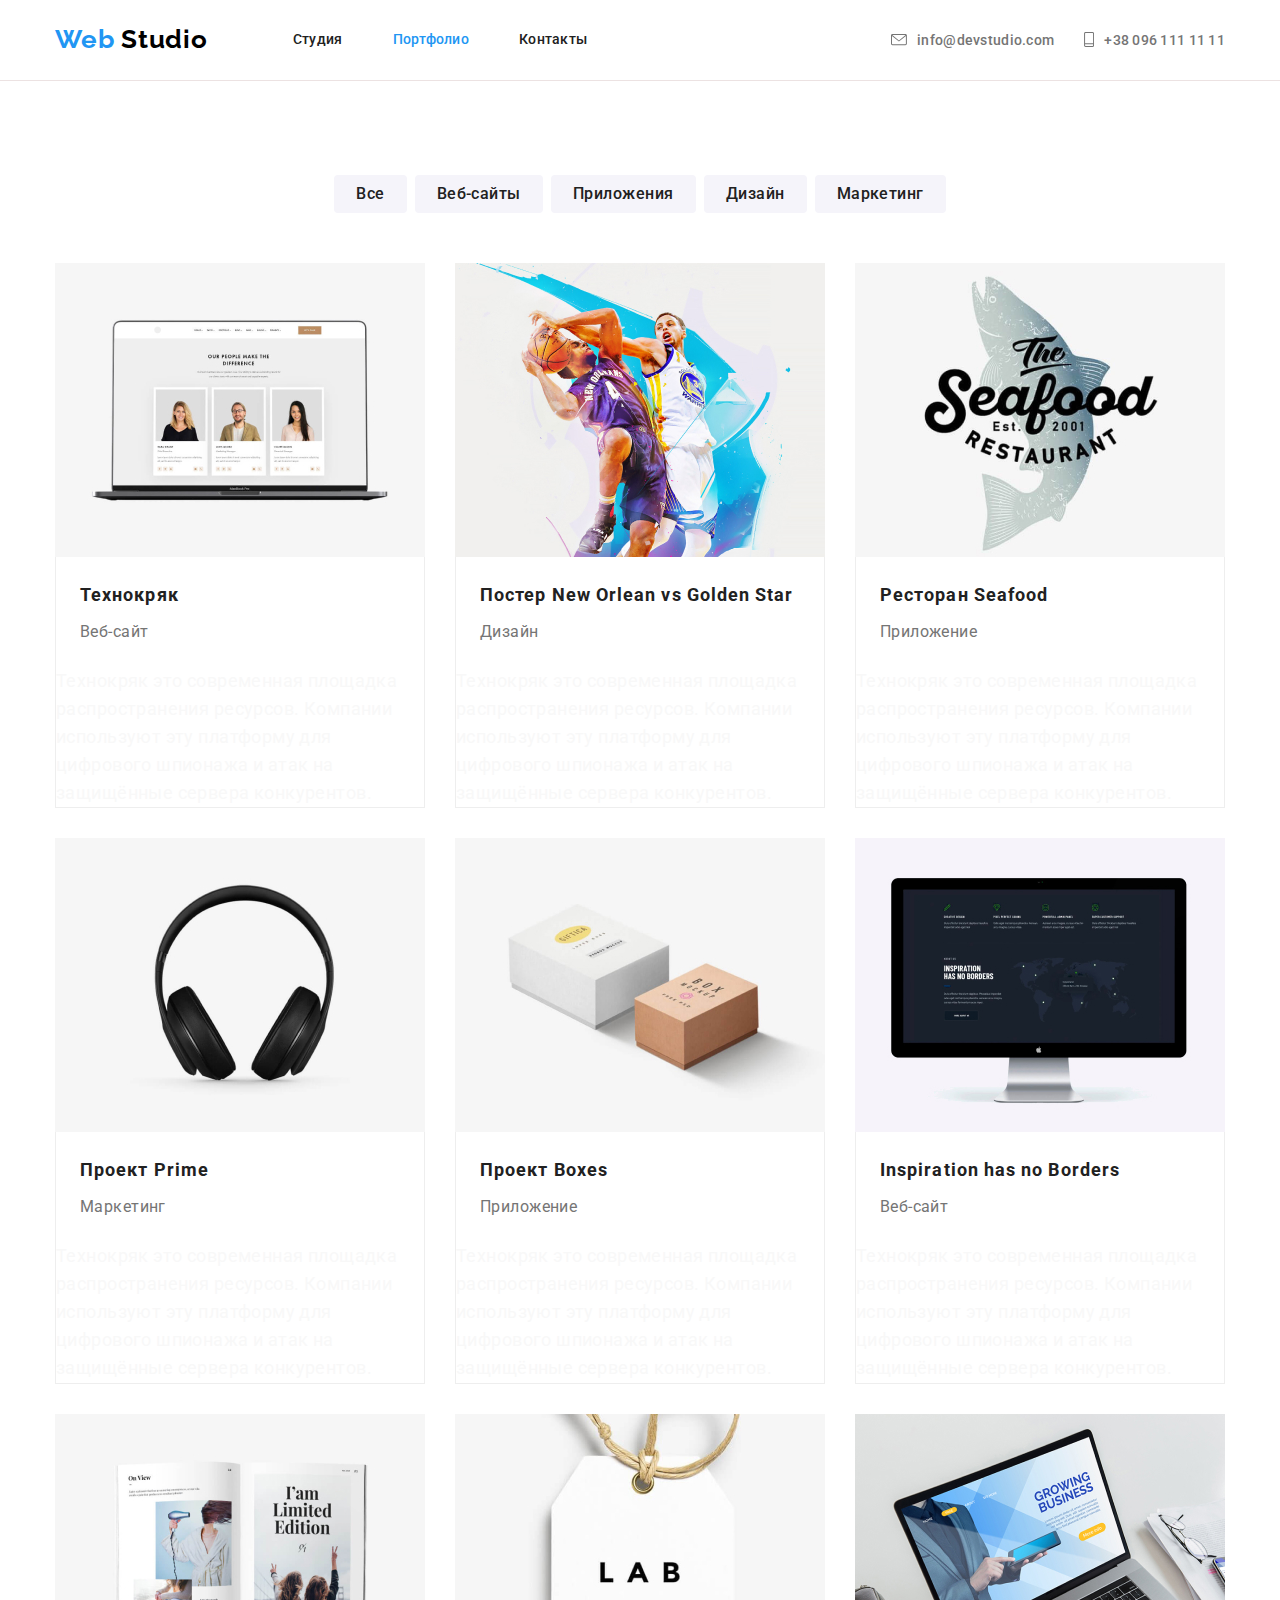
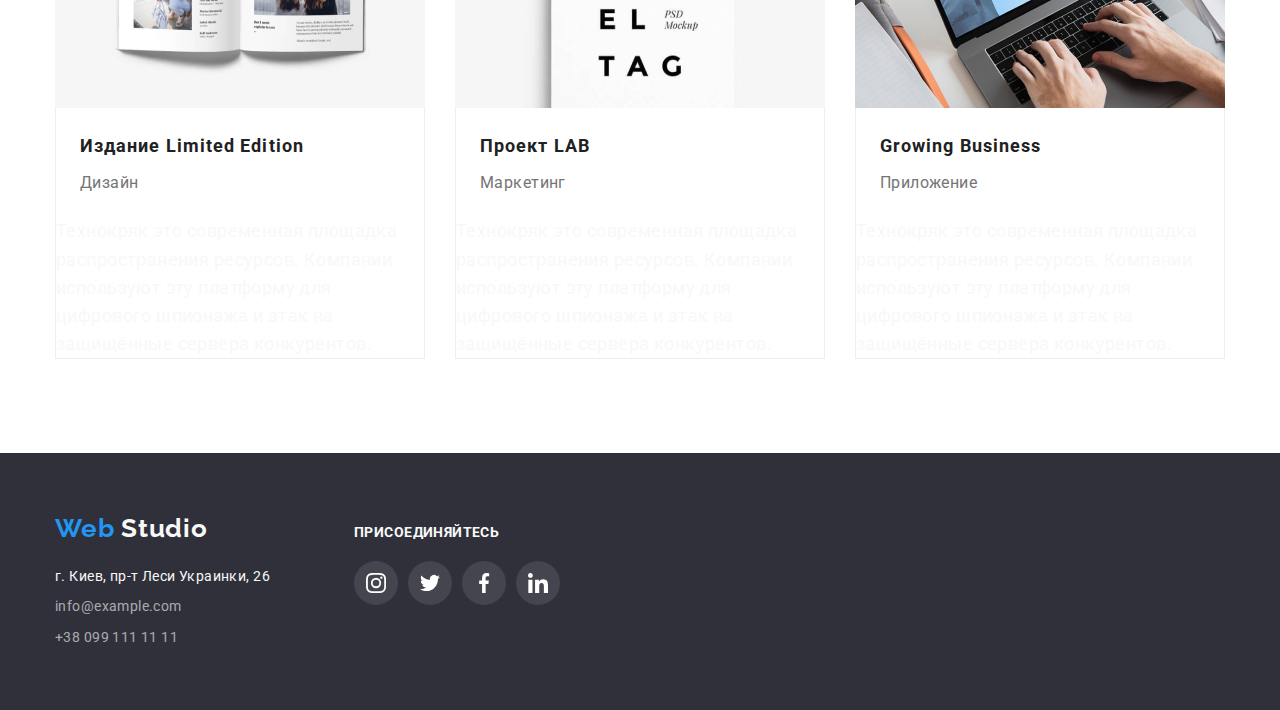
==== commit e0513a09: "image routes" ====
--- a/portfolio.html
+++ b/portfolio.html
@@ -68,14 +68,13 @@
               class="link"
             >
               <span>
-                <svg
-                  class="link-icon"
-                  title="email"
-                  alt="email"
-                  width="16"
-                  height="12"
-                >
-                  <use href="./images/sprite.svg#email"></use>
+                <svg class="link-icon" width="16" height="12">
+                  <use
+                    href="./images/sprite.svg#email"
+                    lang="en"
+                    title="email"
+                    alt="email"
+                  ></use>
                 </svg>
               </span>
               info@devstudio.com
@@ -89,14 +88,13 @@
               class="link"
             >
               <span>
-                <svg
-                  class="link-icon"
-                  title="telephone"
-                  alt="telephone"
-                  width="10"
-                  height="15"
-                >
-                  <use href="./images/sprite.svg#telephone"></use>
+                <svg class="link-icon" width="10" height="15">
+                  <use
+                    href="./images/sprite.svg#telephone"
+                    lang="en"
+                    title="telephone"
+                    alt="telephone"
+                  ></use>
                 </svg>
               </span>
               +38 096 111 11 11
--- a/css/styles.css
+++ b/css/styles.css
@@ -101,7 +101,7 @@
   text-decoration: none;
 }
 
-.logo .primary-color {
+.logo .color-primary {
   color: #000000;
 }
 
@@ -312,7 +312,7 @@
       rgba(47, 48, 58, 0.8),
       rgba(47, 48, 58, 0.8)
     ),
-    url('../images/index/img-hero-01.jpg');
+    url('/images/index/hero/hero.jpg');
   background-size: cover;
   background-position: center;
 }
